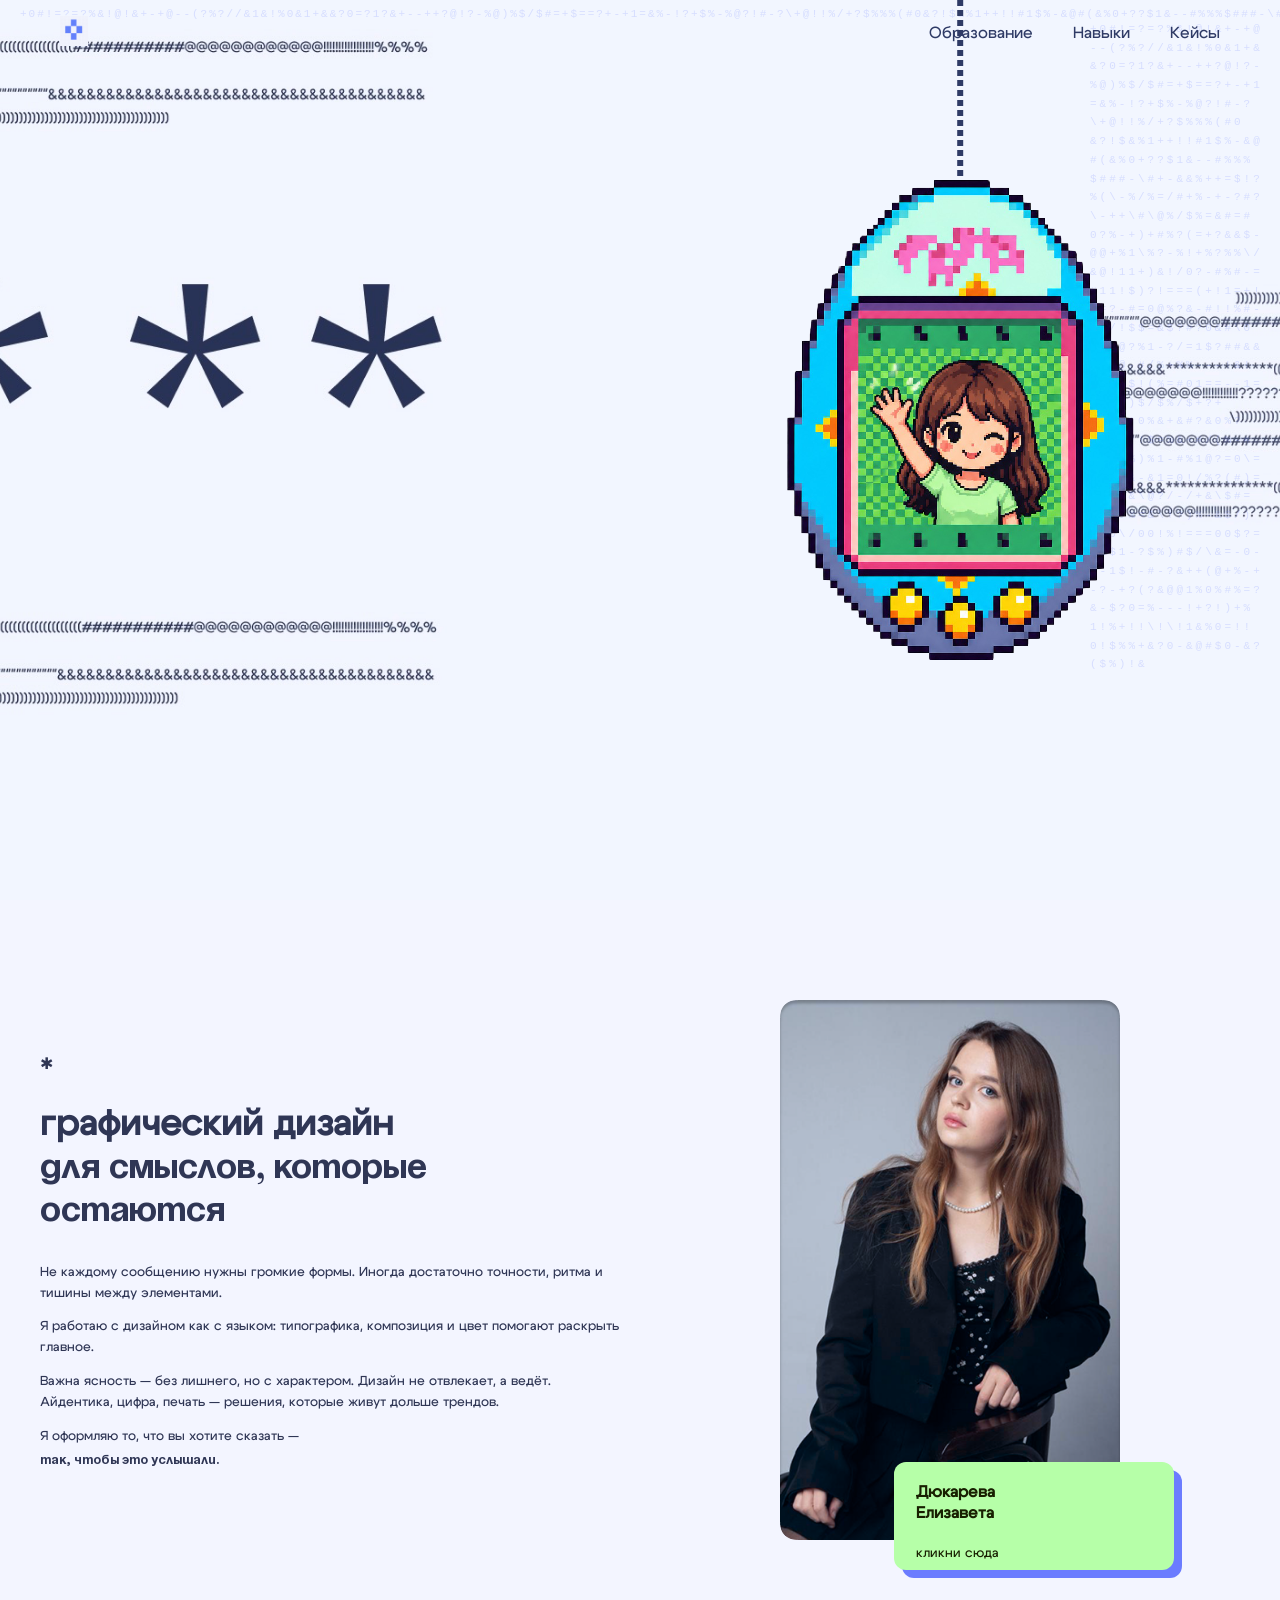
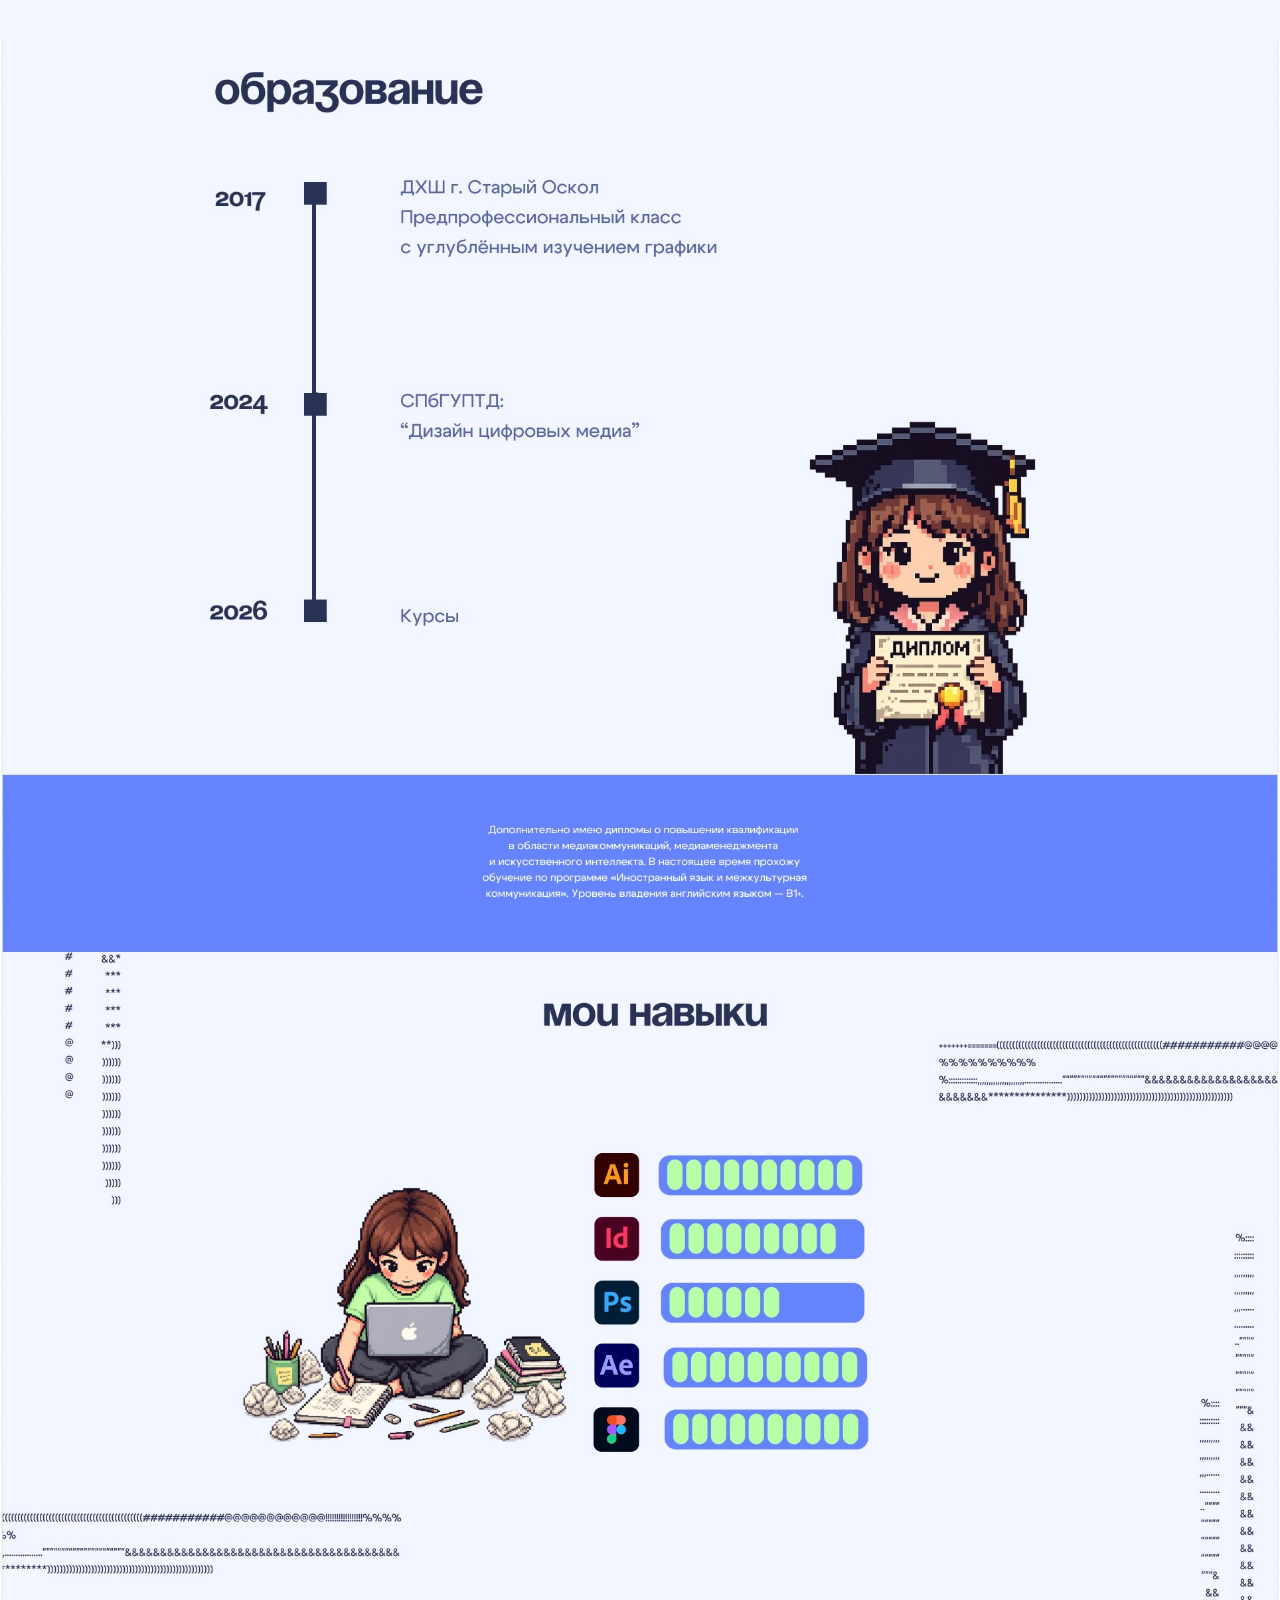
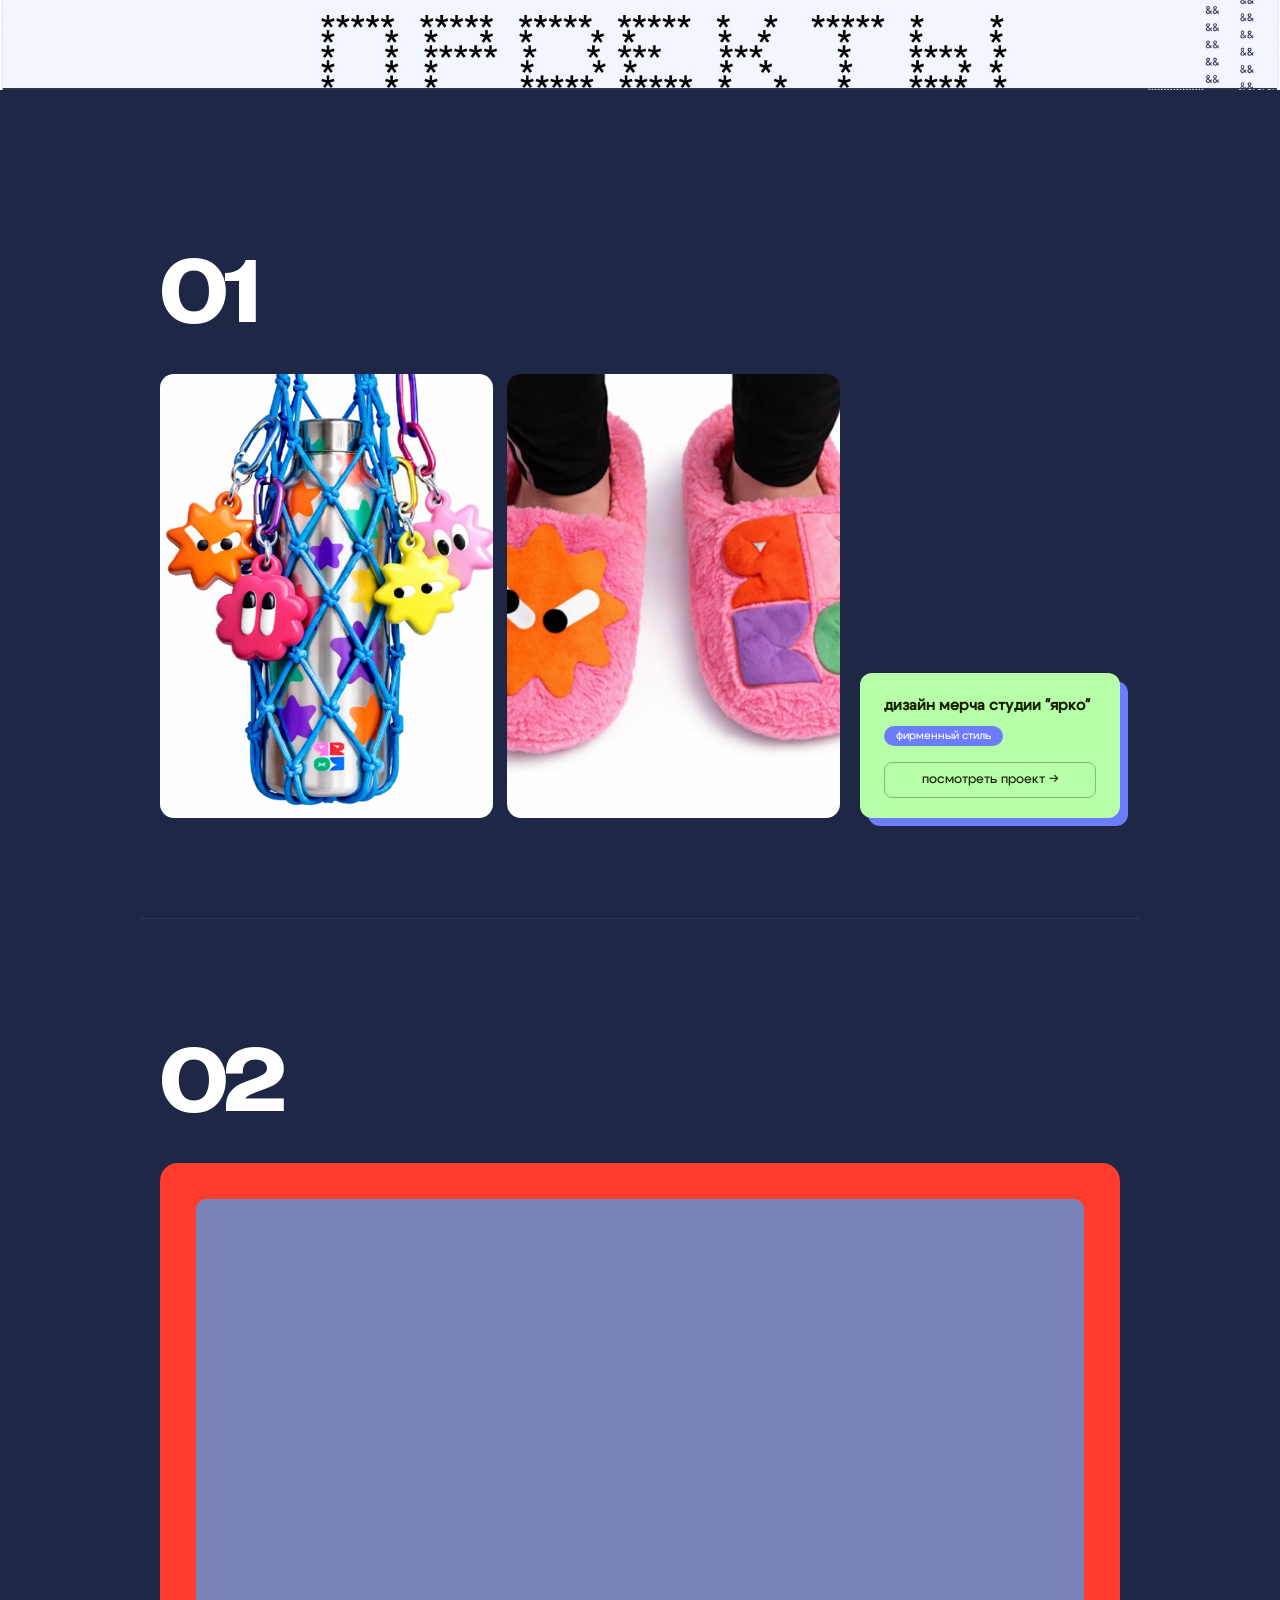
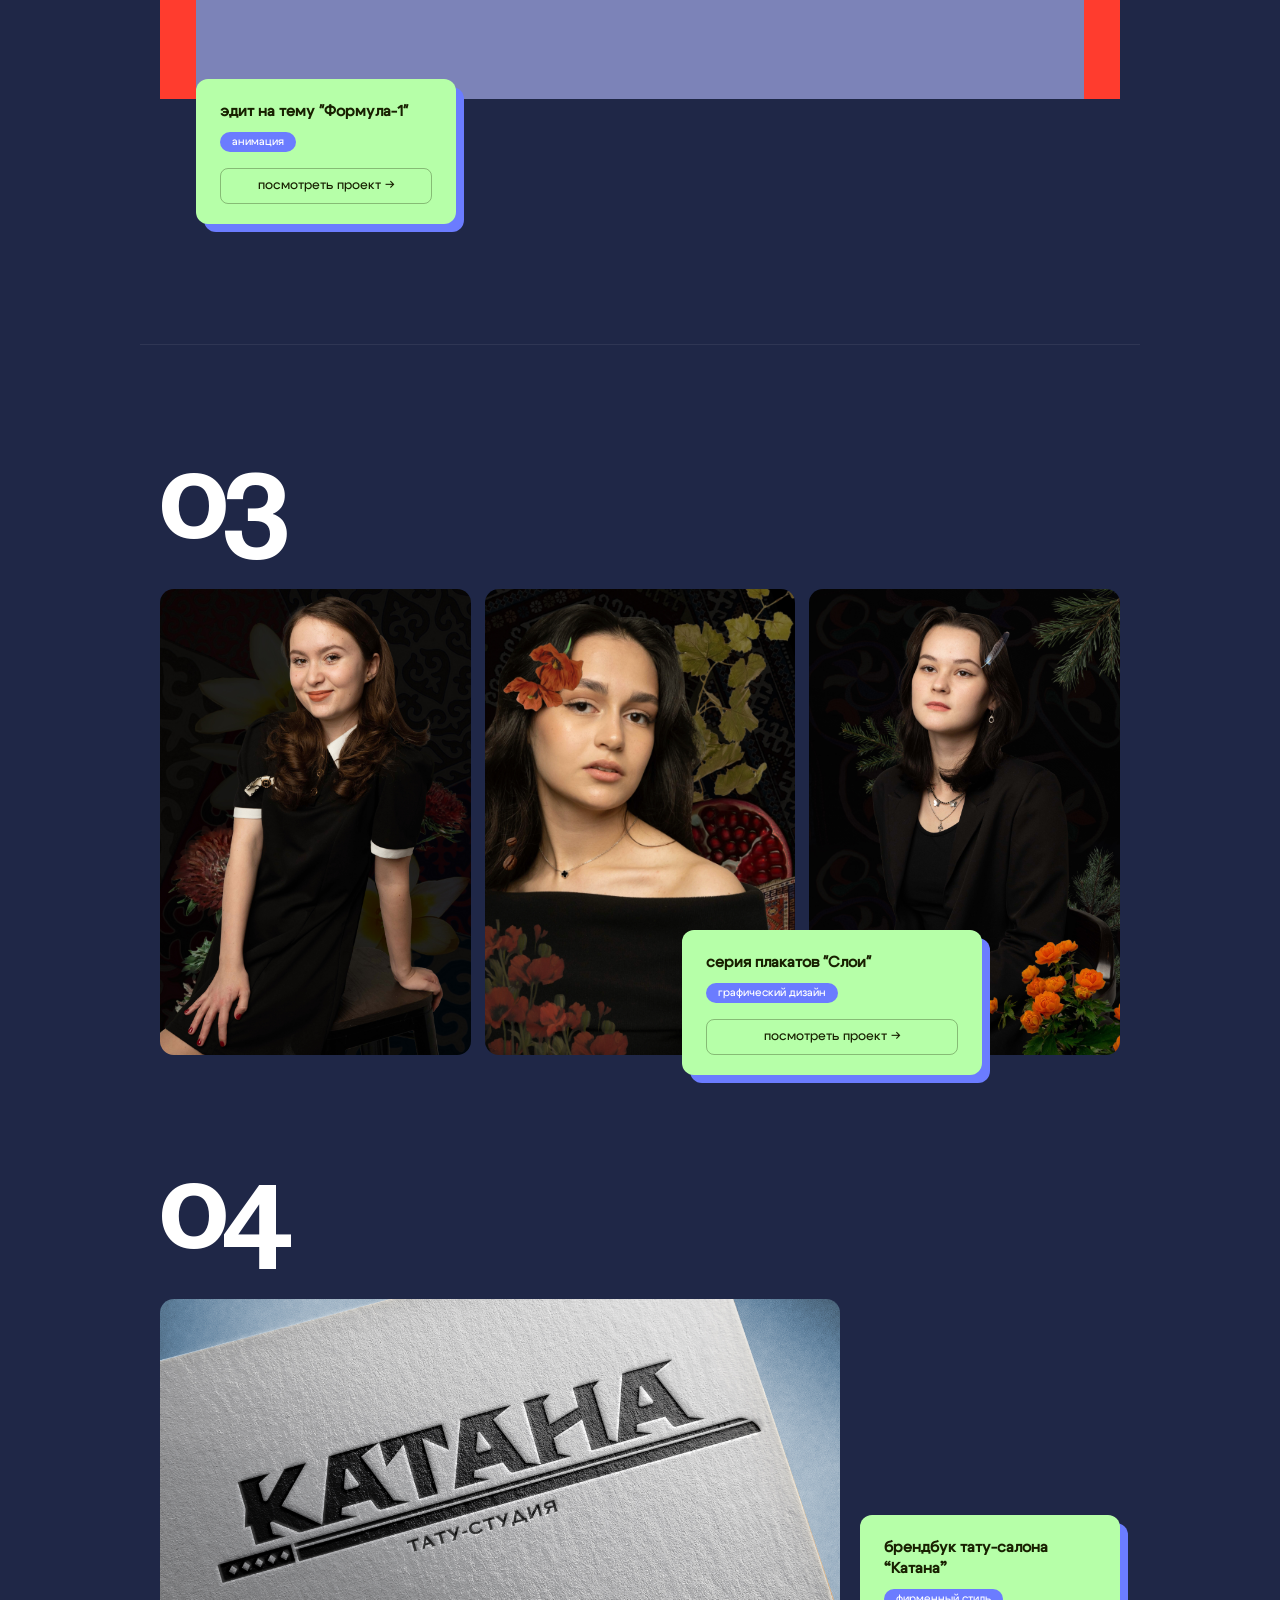
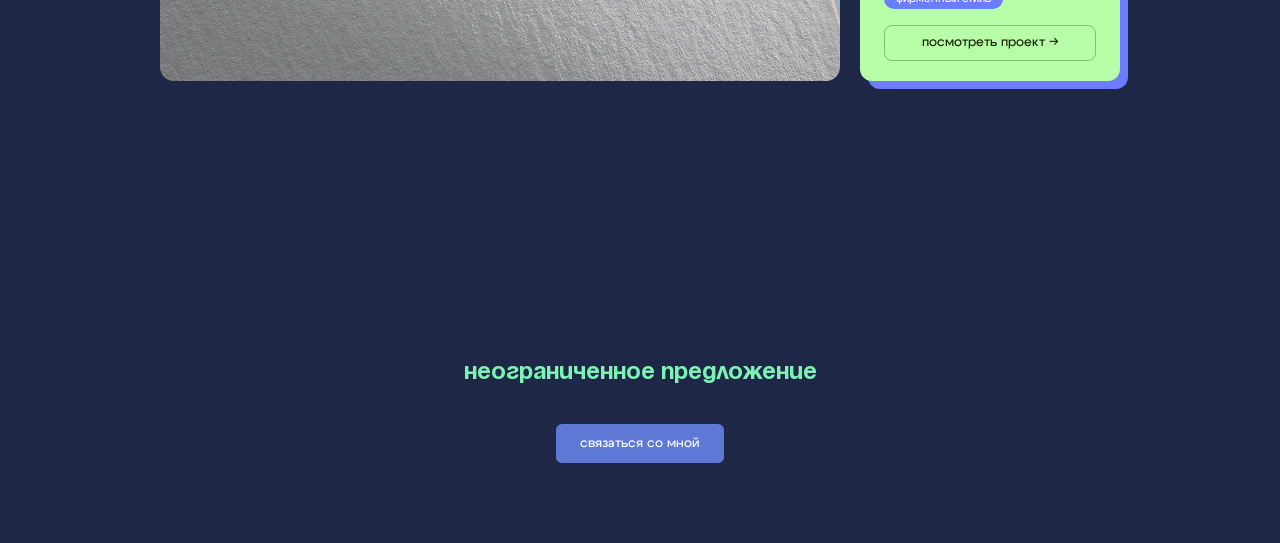
==== index.html @ 8b2409f0 "Add files via upload" ====
<!DOCTYPE html>
<html lang="ru">
<head>
  <meta charset="UTF-8">
  <title>Портфолио</title>
  <link rel="stylesheet" href="style.css">
</head>

<body>

<!-- HEADER -->
<header class="header">
  <nav>
    <a href="index.html" class="logo">
      <img src="images/logo.png" alt="Логотип сайта" class="logo-img">
    </a>

    <div class="menu">
      <a href="education.html">Образование</a>
      <a href="#">Навыки</a>
      <a href="#">Кейсы</a>
    </div>
  </nav>
</header>

<!-- COVER -->
<section class="cover">

  <!-- Фоновое фото: замените путь на свою фотографию -->
<img src="images/fonobloshka.jpeg" alt="" class="cover-bg">

  <!-- Маятник: верёвка + тамагочи качаются вместе -->
  <div class="pendulum-wrap">
    <div class="rope"></div>
    <img src="images/tamagotchi.png" class="pendulum-img" alt="">
  </div>

</section>

<!-- HERO -->
<section class="hero">
  <div class="container">

    <div class="left">
      <div class="logo">✱</div>

      <h1>
        <span class="h1-cygre">графический дизайн</span><br>
        <span class="h1-soyuz">для смыслов, которые<br>остаются</span>
      </h1>

      <div class="text">
        <p>Не каждому сообщению нужны громкие формы. Иногда достаточно точности, ритма и тишины между элементами.</p>

        <p>Я работаю с дизайном как с языком: типографика, композиция и цвет помогают раскрыть главное.</p>

        <p>Важна ясность — без лишнего, но с характером. Дизайн не отвлекает, а ведёт. Айдентика, цифра, печать — решения, которые живут дольше трендов.</p>

        <p><span class="p-cygre">Я оформляю то, что вы хотите сказать —</span><br><span class="p-soyuz">так, чтобы это услышали.</span></p>
      </div>
    </div>

    <div class="right">
      <img src="images/1.png" alt="Фото" class="photo">

      <div class="card" id="hero-card">
          <h3>Дюкарева<br>Елизавета</h3>
          <a href="#" onclick="toggleCard(event)" class="card-trigger">кликни сюда</a>
          <div class="card-drawer" id="card-drawer">
            <div class="card-drawer-inner">
              <div class="card-info">
                <p>19 y.o.</p><p>SPB</p>
              </div>
              <img src="images/spb.png" alt="SPB" class="card-city-img">
            </div>
          </div>
      </div>
    </div>

  </div>
</section>

<!-- ОБРАЗОВАНИЕ -->
<section class="education-image">
  <img src="images/education.jpeg" alt="education">
</section>

<!-- ПРОЕКТЫ -->
<!DOCTYPE html>
<html lang="ru">
<head>
  <meta charset="UTF-8">
  <title>Проекты — Портфолио</title>
  <link rel="preconnect" href="https://fonts.googleapis.com">
  <link href="https://fonts.googleapis.com/css2?family=Unbounded:wght@700;900&family=Onest:wght@400;500&display=swap" rel="stylesheet">
  <link rel="stylesheet" href="projects.css">
</head>
<body>

<!-- КОД-ФОН СБОКУ -->
<div class="code-sidebar" aria-hidden="true">
  <div class="code-sidebar-inner"></div>
</div>

<!-- КОД СВЕРХУ -->
<div class="code-topbar" aria-hidden="true">
  <div class="code-topbar-inner"></div>
</div>

<section class="projects">

  <!-- ======== ПРОЕКТ 01 ======== -->
  <div class="project">
    <div class="project-number">01</div>

    <div class="project-layout">

      <div class="media-grid two-col">
        <div class="media-item">
          <img src="images/p1.jpg" alt="Проект 01 — фото 1">
          <div class="media-overlay"></div>
        </div>
        <div class="media-item">
          <img src="images/p2.jpg" alt="Проект 01 — фото 2">
          <div class="media-overlay"></div>
        </div>
      </div>

      <div class="green-card">
        <div class="card-title">дизайн мерча студии "ярко"</div>
        <span class="tag">фирменный стиль</span>
        <a href="projects/project-01.html" class="btn-more">посмотреть проект →</a>
      </div>

    </div>
  </div>

  <hr class="divider">

  <!-- ======== ПРОЕКТ 02 — ВИДЕО, КРАСНЫЙ ФОН ======== -->
  <div class="project">
    <div class="project-number">02</div>

    <div class="project-red-wrap">
      <div class="media-grid one-col">
        <div class="media-item tall has-video">
          <!--
            Замените src на путь к вашему видео.
            poster — картинка пока видео не загрузилось.
            Наведите мышь — видео начнёт играть.
          -->
          <video
            src="images/gonka.mp4"
            poster="images/gonka.mp4"
            muted
            loop
            preload="metadata"
            onmouseenter="this.play()"
            onmouseleave="this.pause(); this.currentTime=0"
          ></video>
          <div class="media-overlay"></div>
          <div class="play-icon">▶</div>
        </div>
      </div>
    </div>

    <div class="green-card card-below-red">
      <div class="card-title">эдит на тему "Формула-1"</div>
      <span class="tag">анимация</span>
      <a href="projects/project-02.html" class="btn-more">посмотреть проект →</a>
    </div>

  </div>

  <hr class="divider">

  <!-- ======== ПРОЕКТ 03 ======== -->
<div class="project">
  <div class="project-number">03</div>

  <div class="project-overlap">
    <div class="media-grid three-col">
      <div class="media-item">
        <img src="images/p4.jpg" alt="">
        <div class="media-overlay"></div>
      </div>
      <div class="media-item">
        <img src="images/p5.jpg" alt="">
        <div class="media-overlay"></div>
      </div>
      <div class="media-item">
        <img src="images/p6.jpg" alt="">
        <div class="media-overlay"></div>
      </div>
    </div>

    <div class="green-card card-overlap-bottom">
      <div class="card-title">серия плакатов "Слои"</div>
      <span class="tag">графический дизайн</span>
      <a href="projects/project-03.html" class="btn-more">посмотреть проект →</a>
    </div>
  </div>

</div>

  <!-- ======== ПРОЕКТ 04 ======== -->
  <div class="project">
    <div class="project-number">04</div>

    <div class="project-layout">

      <div class="media-grid one-col">
        <div class="media-item tall">
          <img src="images/p7.jpg" alt="Проект 04">
          <div class="media-overlay"></div>
        </div>
      </div>

      <div class="green-card">
        <div class="card-title">брендбук тату-салона “Катана”</div>
        <span class="tag">фирменный стиль</span>
        <a href="projects/project-04.html" class="btn-more">посмотреть проект →</a>
      </div>

    </div>
  </div>

</section>

<script>
  /* Заполняем код-фон символами — это единственный JS, менять не нужно */
  const syms = '%&$#@()\\//===---+++???!!!0101%%%&&$$##';
  let str = '';
  for (let i = 0; i < 600; i++) str += syms[Math.floor(Math.random() * syms.length)];
  document.querySelector('.code-sidebar-inner').textContent = str;
  document.querySelector('.code-topbar-inner').textContent  = str;
</script>

<script>
function toggleCard(e) {
  e.preventDefault();
  var card = document.getElementById('hero-card');
  var drawer = document.getElementById('card-drawer');
  card.classList.toggle('is-open');
  if (card.classList.contains('is-open')) {
    drawer.style.maxHeight = drawer.scrollHeight + 'px';
  } else {
    drawer.style.maxHeight = '0';
  }
}
</script>
</body>
</html>
</section>

<!-- CTA -->
<section class="cta">
  <h2>неограниченное предложение</h2>
  <button>связаться со мной</button>
</section>

<script>
function toggleCard(e) {
  e.preventDefault();
  var card = document.getElementById('hero-card');
  var drawer = document.getElementById('card-drawer');
  card.classList.toggle('is-open');
  if (card.classList.contains('is-open')) {
    drawer.style.maxHeight = drawer.scrollHeight + 'px';
  } else {
    drawer.style.maxHeight = '0';
  }
}
</script>
</body>
</html>
---- style.css ----
@font-face {
  font-family: 'Soyuz Grotesk';
  src: url('fonts/Soyuz_Grotesk.woff') format('woff');
  font-weight: normal;
  font-style: normal;
}

@font-face {
  font-family: 'Cygre Medium';
  src: url('fonts/Cygre-Medium.ttf') format('truetype');
  font-weight: 500;
  font-style: normal;
}

/* ===== БАЗА ===== */
* {
  box-sizing: border-box;
}

body {
  margin: 0;
  font-family: 'Cygre Medium', Arial, sans-serif;
  background: #F3F5FF;
  color: #2f3655;
  overflow-x: hidden;
}

/* ===== НАЗНАЧЕНИЕ ШРИФТОВ ===== */

/* Союз Гротеск — только указанные тексты */
.hero h1,
.cta h2,
.project-number {
  font-family: 'Soyuz Grotesk', Arial, sans-serif;
}

/* Цугре — всё остальное */
h2, h3, h4, h5, h6,
p, a, button, label, input, textarea, span,
.card h3, .card a,
.green-card, .card-title, .tag, .btn-more,
.menu a, .hero .text p, .left .text p {
  font-family: 'Cygre Medium', Arial, sans-serif;
}

/* ===== HEADER ===== */
.header {
  padding: 16px 0;
  position: absolute;
  width: 100%;
  z-index: 10;
}

.header nav {
  max-width: 1200px;
  margin: 0 auto;
  display: flex;
  justify-content: space-between;
  align-items: center;
  padding: 0 20px;
}

.logo-img {
  height: 30px;
}

.menu {
  display: flex;
  gap: 40px;
}

.header a {
  text-decoration: none;
  color: #2f3b66;
}

/* ===== COVER ===== */
.cover {
  height: 100vh;
  position: relative;
  overflow: hidden;
  display: flex;
  justify-content: center;
  align-items: flex-start;
}

/* ===== ФОНОВОЕ ФОТО ===== */
/* Замените images/fonobloshka.jpeg на путь к вашей фотографии */
.cover-bg {
  position: absolute;
  inset: 0;
  width: 100%;
  height: 100%;
  object-fit: cover;
  object-position: center;
  z-index: 0;
}
/* ===== МАЯТНИК — ОБЁРТКА ===== */
.pendulum-wrap {
  position: absolute;
  top: 0;
  left: 75%;
  transform: translateX(-50%);
  transform-origin: top center;
  display: flex;
  flex-direction: column;
  align-items: center;
  animation: swing 3.5s ease-in-out infinite;
  z-index: 2;
}

/* ===== ВЕРЁВКА ===== */
.rope {
  width: 6px;
  height: 180px;
  background: repeating-linear-gradient(
    to bottom,
    #2f3b66,
    #2f3b66 6px,
    transparent 6px,
    transparent 10px
  );
}

/* ===== ТАМАГОЧИ ===== */
.pendulum-img {
  width: 27vw;
  max-width: 520px;
  display: block;
  image-rendering: pixelated;
}

/* ===== АНИМАЦИЯ КАЧАНИЯ ===== */
@keyframes swing {
  0%   { transform: translateX(-50%) rotate(-30deg); }
  50%  { transform: translateX(-50%) rotate(30deg); }
  100% { transform: translateX(-50%) rotate(-30deg); }
}

/* ===== HERO ===== */
.hero {
  padding: 100px 20px;
}

.container {
  max-width: 1200px;
  margin: 0 auto;
  display: flex;
  gap: 40px;
  align-items: center;
}

.left {
  flex: 1;
}

.right {
  flex: 1;
  position: relative;
  display: flex;
  justify-content: center;
}

.photo {
  width: 100%;
  max-width: 340px;
  border-radius: 16px;
}

/* ===== КАРТОЧКА "ЕЛИЗАВЕТА ДЮКАРЕВА" ===== */
/* Стиль совпадает с зелёными карточками проектов */
.card {
  position: absolute;
  bottom: -30px;
  left: 50%;
  transform: translateX(-20%);

  /* Цвет и форма — как у карточек проектов */
  background: #b6ffa8;
  color: #182000;
  border-radius: 12px;
  padding: 22px 28px 20px;
  box-shadow: 8px 8px 0 #6b7cff;

  /* Шире чем раньше */
  width: 280px;
}

.card h3 {
  font-size: 18px;
  font-weight: 700;
  line-height: 1.3;
  margin: 0 0 12px;
  color: #182000;
}

.card a {
  display: block;
  padding: 10px 14px;
  background: transparent;
  border: 1.5px solid rgba(24, 32, 0, 0.3);
  border-radius: 8px;
  color: #182000;
  font-family: Arial, sans-serif;
  font-size: 13px;
  font-weight: 500;
  text-decoration: none;
  text-align: center;
  transition: background 0.2s ease, border-color 0.2s ease;
}

.card a:hover {
  background: rgba(24, 32, 0, 0.08);
  border-color: rgba(24, 32, 0, 0.55);
}

/* ===== ОБРАЗОВАНИЕ ===== */
.education-image {
  width: 100%;
  overflow: hidden;
  position: relative;
}

.education-image img {
  width: 100%;
  height: auto;
  display: block;
}

/* ===== КОД-ФОН СБОКУ ===== */
.code-sidebar {
  position: fixed;
  top: 0;
  right: 0;
  width: 200px;
  height: 100vh;
  overflow: hidden;
  pointer-events: none;
  z-index: 0;
}

.code-sidebar-inner {
  font-family: 'Courier New', monospace;
  font-size: 11px;
  color: rgba(107, 124, 255, 0.2);
  line-height: 1.7;
  letter-spacing: 3px;
  word-break: break-all;
  padding: 20px 10px;
  animation: slideDown 20s linear infinite;
}

@keyframes slideDown {
  from { transform: translateY(-30%); }
  to   { transform: translateY(0%); }
}

/* ===== КОД СВЕРХУ ===== */
.code-topbar {
  position: absolute;
  top: 0;
  left: 0;
  right: 0;
  height: 52px;
  overflow: hidden;
  pointer-events: none;
  z-index: 0;
}

.code-topbar-inner {
  font-family: 'Courier New', monospace;
  font-size: 11px;
  color: rgba(107, 124, 255, 0.2);
  white-space: nowrap;
  letter-spacing: 2px;
  padding: 8px 20px;
  animation: slideRight 25s linear infinite;
}

@keyframes slideRight {
  from { transform: translateX(-50%); }
  to   { transform: translateX(0%); }
}

/* ===== СЕКЦИЯ ПРОЕКТОВ ===== */
.projects {
  background: #1f2747;
  color: white;
  padding: 140px 20px 80px;
  position: relative;
  z-index: 1;
}

/* ===== ОДИН ПРОЕКТ ===== */
.project {
  max-width: 1000px;
  margin: 0 auto 100px;
  padding: 0 20px;
}

/* Большой номер */
.project-number {
  font-size: clamp(70px, 10vw, 120px);
  font-weight: 900;
  color: white;
  line-height: 1;
  margin-bottom: 24px;
  letter-spacing: -4px;
}

/* Разделитель между проектами */
.divider {
  border: none;
  border-top: 1px solid rgba(255, 255, 255, 0.07);
  max-width: 1000px;
  margin: 0 auto 100px;
}

/* ===== РАСКЛАДКА: МЕДИА + КАРТОЧКА ===== */
.project-layout {
  display: grid;
  grid-template-columns: 1fr 260px;
  gap: 20px;
  align-items: end;
}

/* ===== СЕТКИ ИЗОБРАЖЕНИЙ ===== */
.media-grid {
  display: grid;
  gap: 14px;
}

.media-grid.two-col {
  grid-template-columns: 1fr 1fr;
}

.media-grid.one-col {
  grid-template-columns: 1fr;
}

.media-grid.three-col {
  grid-template-columns: repeat(3, 1fr);
}

/* ===== КАРТОЧКА МЕДИА ===== */
.media-item {
  position: relative;
  border-radius: 14px;
  overflow: hidden;
  background: #7c83b8;
  aspect-ratio: 3 / 4;
}
.media-grid.three-col .media-item {
  aspect-ratio: 2 / 3;
}

.media-item.tall {
  aspect-ratio: 16 / 9;
}

/* Картинка */
.media-item img {
  width: 100%;
  height: 100%;
  object-fit: cover;
  display: block;
  transition: transform 0.5s ease, filter 0.5s ease;
}

.media-item:hover img {
  transform: scale(1.06);
  filter: brightness(1.1);
}

/* Видео */
.media-item video {
  width: 100%;
  height: 100%;
  object-fit: cover;
  display: block;
  transition: transform 0.5s ease;
}

.media-item:hover video {
  transform: scale(1.04);
}

/* Тёмный градиент снизу при наведении */
.media-overlay {
  position: absolute;
  inset: 0;
  background: linear-gradient(
    to bottom,
    transparent 40%,
    rgba(31, 39, 71, 0.55) 100%
  );
  opacity: 0;
  transition: opacity 0.4s ease;
  border-radius: 14px;
}

.media-item:hover .media-overlay {
  opacity: 1;
}


.has-video:hover .play-icon {
  opacity: 1;
  transform: translate(-50%, -50%) scale(1);
}

/* ===== КРАСНЫЙ ФОН (проект 02) ===== */
.project-red-wrap {
  background: #ff3c2e;
  border-radius: 18px 18px 0 0;
  padding: 36px 36px 0;
}

.project-red-wrap .media-item {
  border-radius: 10px 10px 0 0;
}

/* Карточка под красным блоком */
.card-below-red {
  border-radius: 0 0 14px 14px;
  margin-top: 0;
  position: relative;
  z-index: 2;
  margin-left: 36px;
  width: 260px;
  transform: translateY(-20px);
}

/* ===== ЗЕЛЁНАЯ КАРТОЧКА ПРОЕКТОВ ===== */
/* Единый стиль для всех карточек с категориями */
.green-card {
  background: #b6ffa8;
  color: #182000;
  border-radius: 12px;
  padding: 22px 24px 20px;
  box-shadow: 8px 8px 0 #6b7cff;
}

.card-title {
  font-size: 15px;
  font-weight: 700;
  line-height: 1.4;
  margin-bottom: 10px;
  color: #182000;
}

.tag {
  display: inline-block;
  background: #6b7cff;
  color: #fff;
  font-size: 11px;
  font-weight: 500;
  padding: 4px 12px;
  border-radius: 20px;
  margin-bottom: 16px;
}

.btn-more {
  display: block;
  padding: 10px 14px;
  background: transparent;
  border: 1.5px solid rgba(24, 32, 0, 0.3);
  border-radius: 8px;
  color: #182000;
  font-family: Arial, sans-serif;
  font-size: 13px;
  font-weight: 500;
  text-decoration: none;
  text-align: center;
  transition: background 0.2s ease, border-color 0.2s ease;
}

.btn-more:hover {
  background: rgba(24, 32, 0, 0.08);
  border-color: rgba(24, 32, 0, 0.55);
}

/* ===== CTA ===== */
.cta {
  text-align: center;
  padding: 80px 20px;
  background: #1f2747;
  color: #7cf2b5;
}

.cta button {
  margin-top: 20px;
  padding: 12px 24px;
  background: #5e78d6;
  color: white;
  border: none;
  border-radius: 6px;
  cursor: pointer;
}
/* ===== КАРТОЧКА ПОВЕРХ ФОТО (проект 03) ===== */
.project-overlap {
  position: relative;
}

.card-overlap-bottom {
  position: absolute;
  bottom: -20px;
  left: 70%;
  transform: translateX(-50%);
  width: 300px;
  z-index: 3;
}
/* ===== АДАПТИВ ===== */
@media (max-width: 900px) {
  .container {
    flex-direction: column;
    text-align: center;
  }

  .pendulum-wrap {
    left: 60%;
  }

  .pendulum-img {
    width: 70vw;
  }

  .menu {
    gap: 20px;
  }

  .project-layout {
    grid-template-columns: 1fr;
  }

  .media-grid.two-col,
  .media-grid.three-col {
    grid-template-columns: 1fr;
  }

  .code-sidebar {
    width: 80px;
  }

  .card-below-red {
    margin-left: 20px;
    width: auto;
    margin-right: 20px;
  }
}

@media (max-width: 500px) {
  .card {
    width: 100%;
    max-width: 280px;
  }
}

/* ===== ШРИФТЫ ===== */
body {
  font-family: 'Cygre Medium', Arial, sans-serif;
}

.hero h1 {
  font-size: clamp(26px, 2.8vw, 38px);
  line-height: 1.2;
}

.hero .text p {
  font-size: clamp(13px, 1vw, 15px);
  line-height: 1.6;
}

/* Союз Гротеск — только указанные элементы */
.h1-soyuz,
.p-soyuz,
.cta h2,
.project-number {
  font-family: 'Soyuz Grotesk', Arial, sans-serif;
}

/* Цугре — всё остальное */
.h1-cygre,
.p-cygre,
.card h3, .card a,
.green-card, .card-title, .tag, .btn-more,
.menu a {
  font-family: 'Cygre Medium', Arial, sans-serif;
}

.p-soyuz {
  display: block;
  margin-top: 4px;
}

/* ===== КАРТОЧКА HERO ===== */
.right .card {
  position: absolute;
  bottom: -30px;
  left: 50%;
  transform: translateX(-20%);
  background: #b6ffa8;
  color: #182000;
  border-radius: 12px;
  padding: 20px 22px 18px;
  box-shadow: 8px 8px 0 #6b7cff;
  width: 280px;
  overflow: visible;
}

.right .card h3 {
  font-size: 16px;
  font-weight: 700;
  line-height: 1.3;
  margin: 0 0 14px;
  color: #182000;
}

.right .card a {
  display: block;
  padding: 9px 14px;
  background: transparent;
  border: 1.5px solid rgba(24, 32, 0, 0.35);
  border-radius: 20px;
  color: #182000;
  font-size: 13px;
  font-weight: 500;
  text-decoration: none;
  text-align: center;
  transition: background 0.2s ease;
}

.right .card a:hover {
  background: rgba(24, 32, 0, 0.08);
}

/* ===== КАРТОЧКА HERO — финальный ===== */
.right .card h3 {
  font-family: 'Cygre Medium', Arial, sans-serif !important;
}

.right .card a {
  font-family: 'Cygre Medium', Arial, sans-serif !important;
  border: none !important;
  text-align: left !important;
  padding-left: 0 !important;
}

/* ===== КНОПКА КАРТОЧКИ HERO — hover ===== */
.right .card a:hover {
  background: transparent !important;
  border: none !important;
  color: rgba(24, 32, 0, 0.45) !important;
}

/* ===== РАСКРЫТАЯ КАРТОЧКА ===== */
.card-expanded-inner {
  display: flex;
  justify-content: space-between;
  align-items: center;
  gap: 12px;
}

.card-info {
  display: flex;
  flex-direction: column;
  gap: 6px;
}

.card-info p {
  margin: 0;
  font-family: 'Cygre Medium', Arial, sans-serif;
  font-size: 15px;
  font-weight: 600;
  color: #182000;
}

.card-city-img {
  width: 90px;
  height: 90px;
  object-fit: cover;
  border-radius: 8px;
  flex-shrink: 0;
}

.card-close {
  display: inline-block;
  margin-top: 12px;
  font-family: 'Cygre Medium', Arial, sans-serif;
  font-size: 12px;
  color: rgba(24, 32, 0, 0.5);
  text-decoration: none;
}

.card-close:hover {
  color: rgba(24, 32, 0, 0.8);
}

/* Расширенная карточка шире */
#hero-card.is-expanded {
  width: 300px !important;
}

/* ===== КАРТОЧКА С DRAWER ===== */
.card-drawer {
  max-height: 0;
  overflow: hidden;
  transition: max-height 0.4s ease;
  margin: 0 -22px -18px;
  border-radius: 0 0 12px 12px;
}

.card-drawer-inner {
  background: #6583FF;
  padding: 16px 22px;
  display: flex;
  justify-content: space-between;
  align-items: center;
  gap: 12px;
  border-radius: 0 0 12px 12px;
}

.card-info p {
  margin: 0 0 6px;
  font-family: 'Cygre Medium', Arial, sans-serif;
  font-size: 15px;
  font-weight: 600;
  color: #ffffff;
}

.card-city-img {
  width: 80px;
  height: 80px;
  object-fit: cover;
  border-radius: 8px;
  flex-shrink: 0;
}

/* ===== DRAWER — фото снизу, крупнее ===== */
.card-drawer-inner {
  flex-direction: column !important;
  align-items: flex-start !important;
}

.card-city-img {
  width: 100% !important;
  height: 140px !important;
  border-radius: 8px !important;
  margin-top: 12px !important;
  order: 2;
}

.card-info {
  order: 1;
}

/* ===== DRAWER — финальный дизайн ===== */
.card-drawer {
  margin: 0 -22px -18px !important;
}

.card-drawer-inner {
  flex-direction: row !important;
  align-items: flex-end !important;
  position: relative !important;
  padding: 16px 22px 0 22px !important;
  overflow: visible !important;
  min-height: 160px !important;
}

.card-info {
  order: 1 !important;
  align-self: flex-start !important;
  padding-top: 4px;
}

.card-info p {
  font-size: 16px !important;
  margin: 0 0 4px !important;
}

.card-city-img {
  order: 2 !important;
  width: 200px !important;
  height: 200px !important;
  object-fit: contain !important;
  margin-top: 0 !important;
  margin-bottom: -18px !important;
  border-radius: 0 !important;
  align-self: flex-end !important;
  flex-shrink: 0 !important;
  image-rendering: pixelated !important;
}

/* ===== DRAWER — финальный layout ===== */
.card-drawer-inner {
  display: flex !important;
  flex-direction: row !important;
  align-items: flex-end !important;
  justify-content: space-between !important;
  padding: 16px 0 0 22px !important;
  min-height: 180px !important;
  overflow: visible !important;
}

.card-info {
  display: flex !important;
  flex-direction: column !important;
  justify-content: flex-start !important;
  gap: 2px !important;
  order: 1 !important;
  padding-top: 4px !important;
}

.card-info p {
  font-size: 15px !important;
  font-weight: 600 !important;
  margin: 0 !important;
  line-height: 1.4 !important;
  white-space: nowrap !important;
}

.card-city-img {
  order: 2 !important;
  width: 170px !important;
  height: 170px !important;
  object-fit: contain !important;
  border-radius: 0 !important;
  margin: 0 !important;
  margin-bottom: -18px !important;
  align-self: flex-end !important;
  flex-shrink: 0 !important;
  image-rendering: pixelated !important;
}
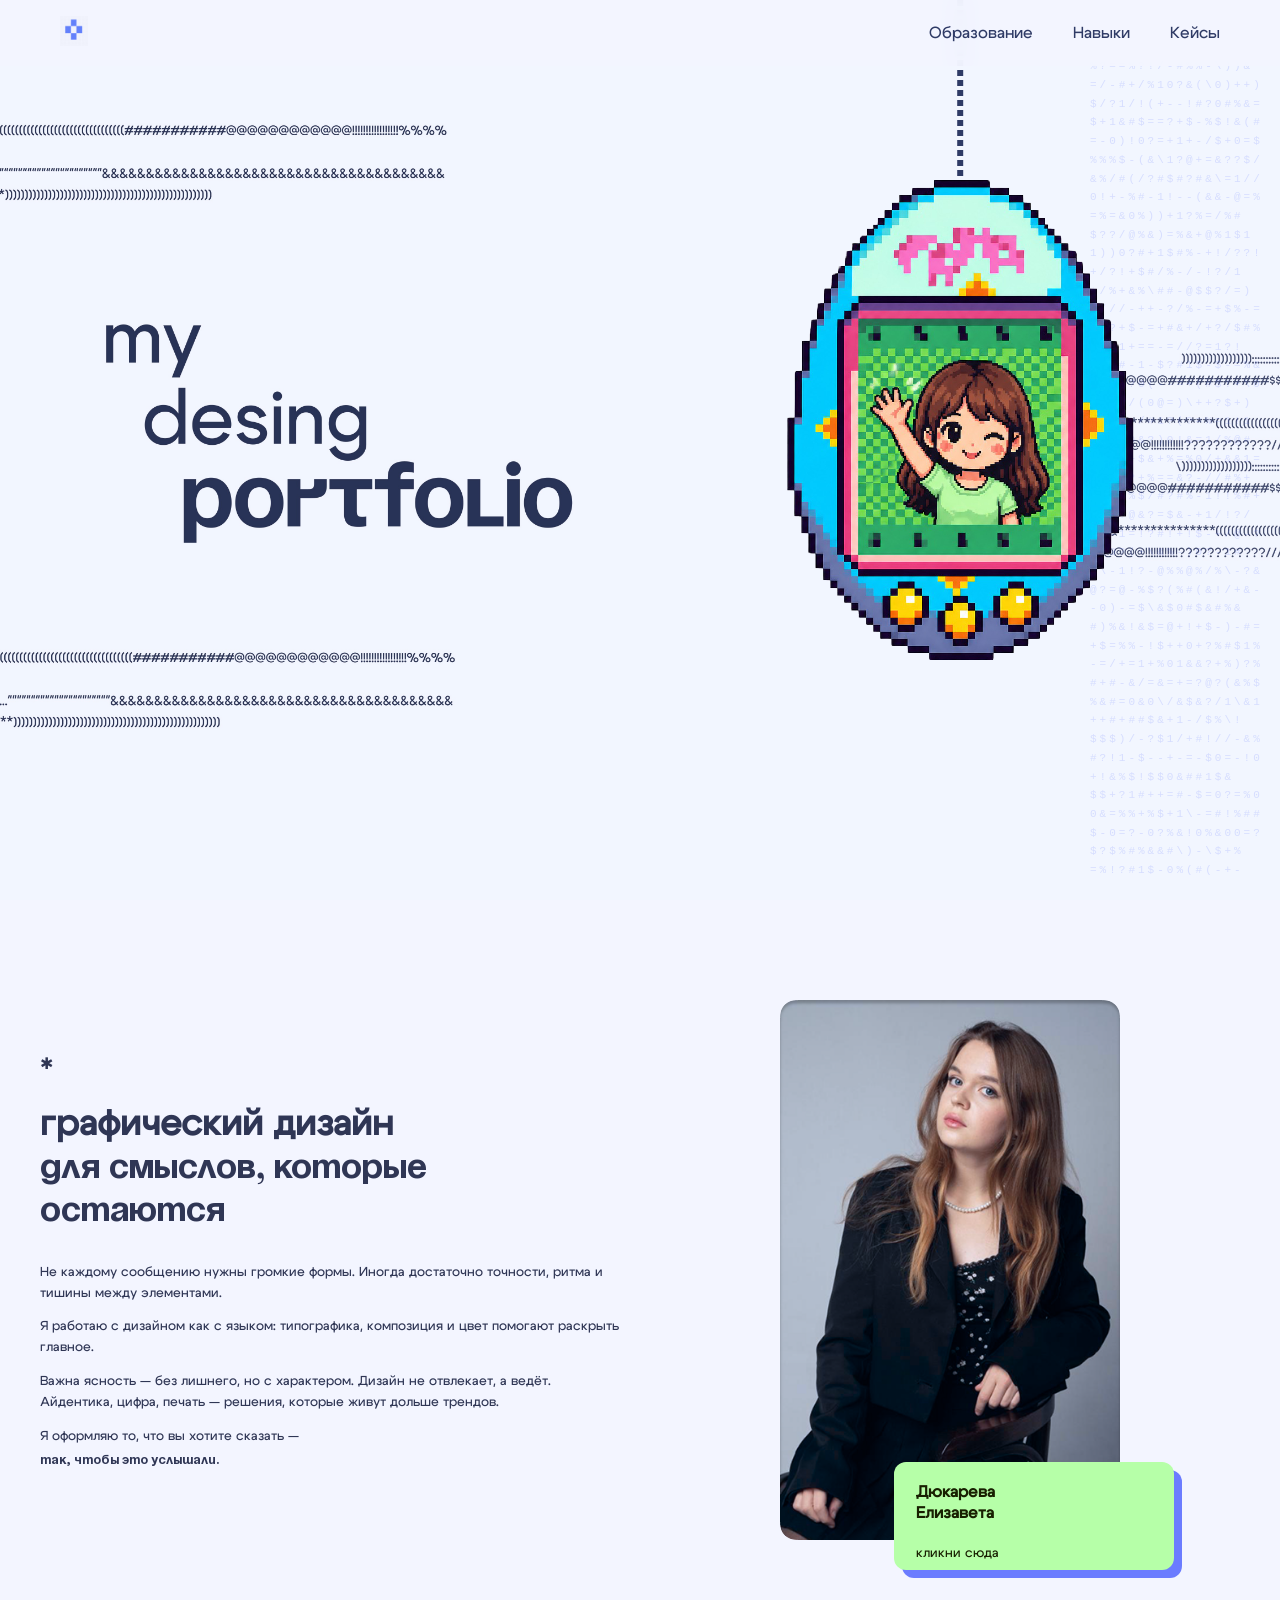
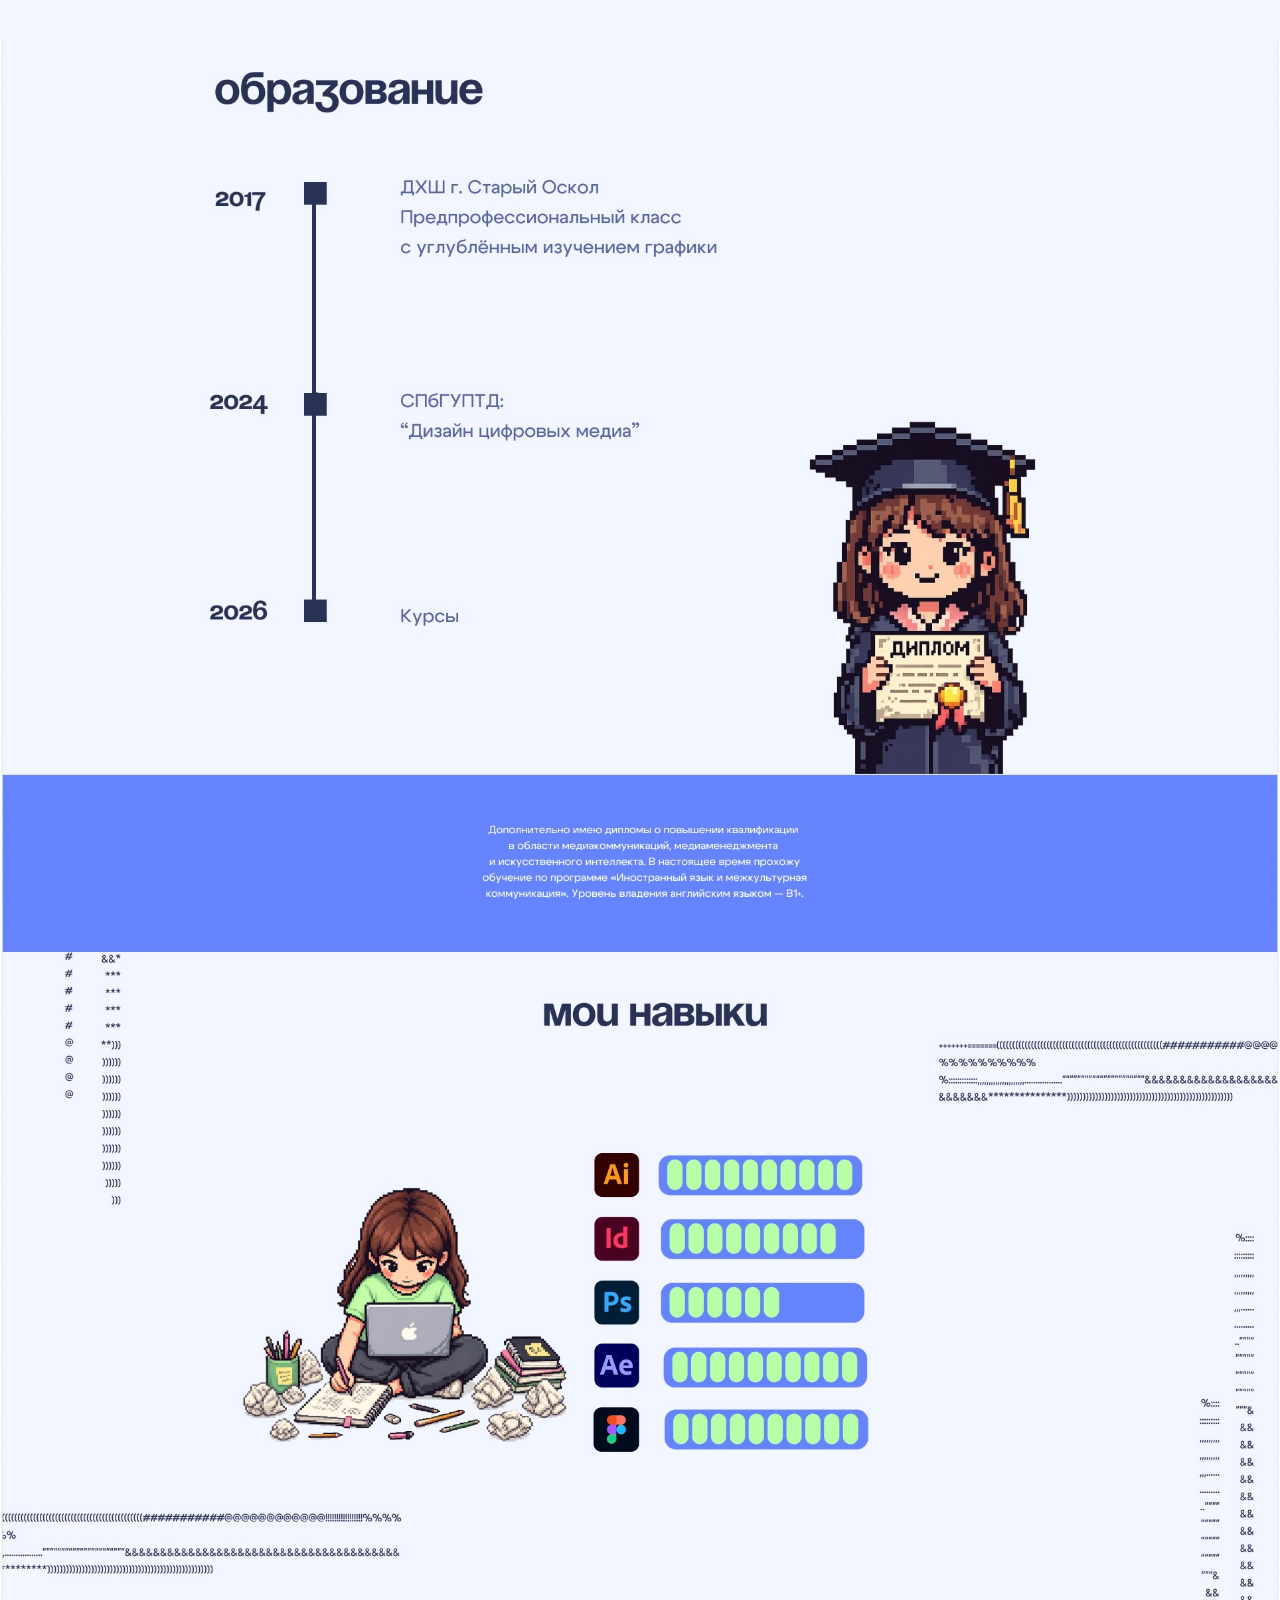
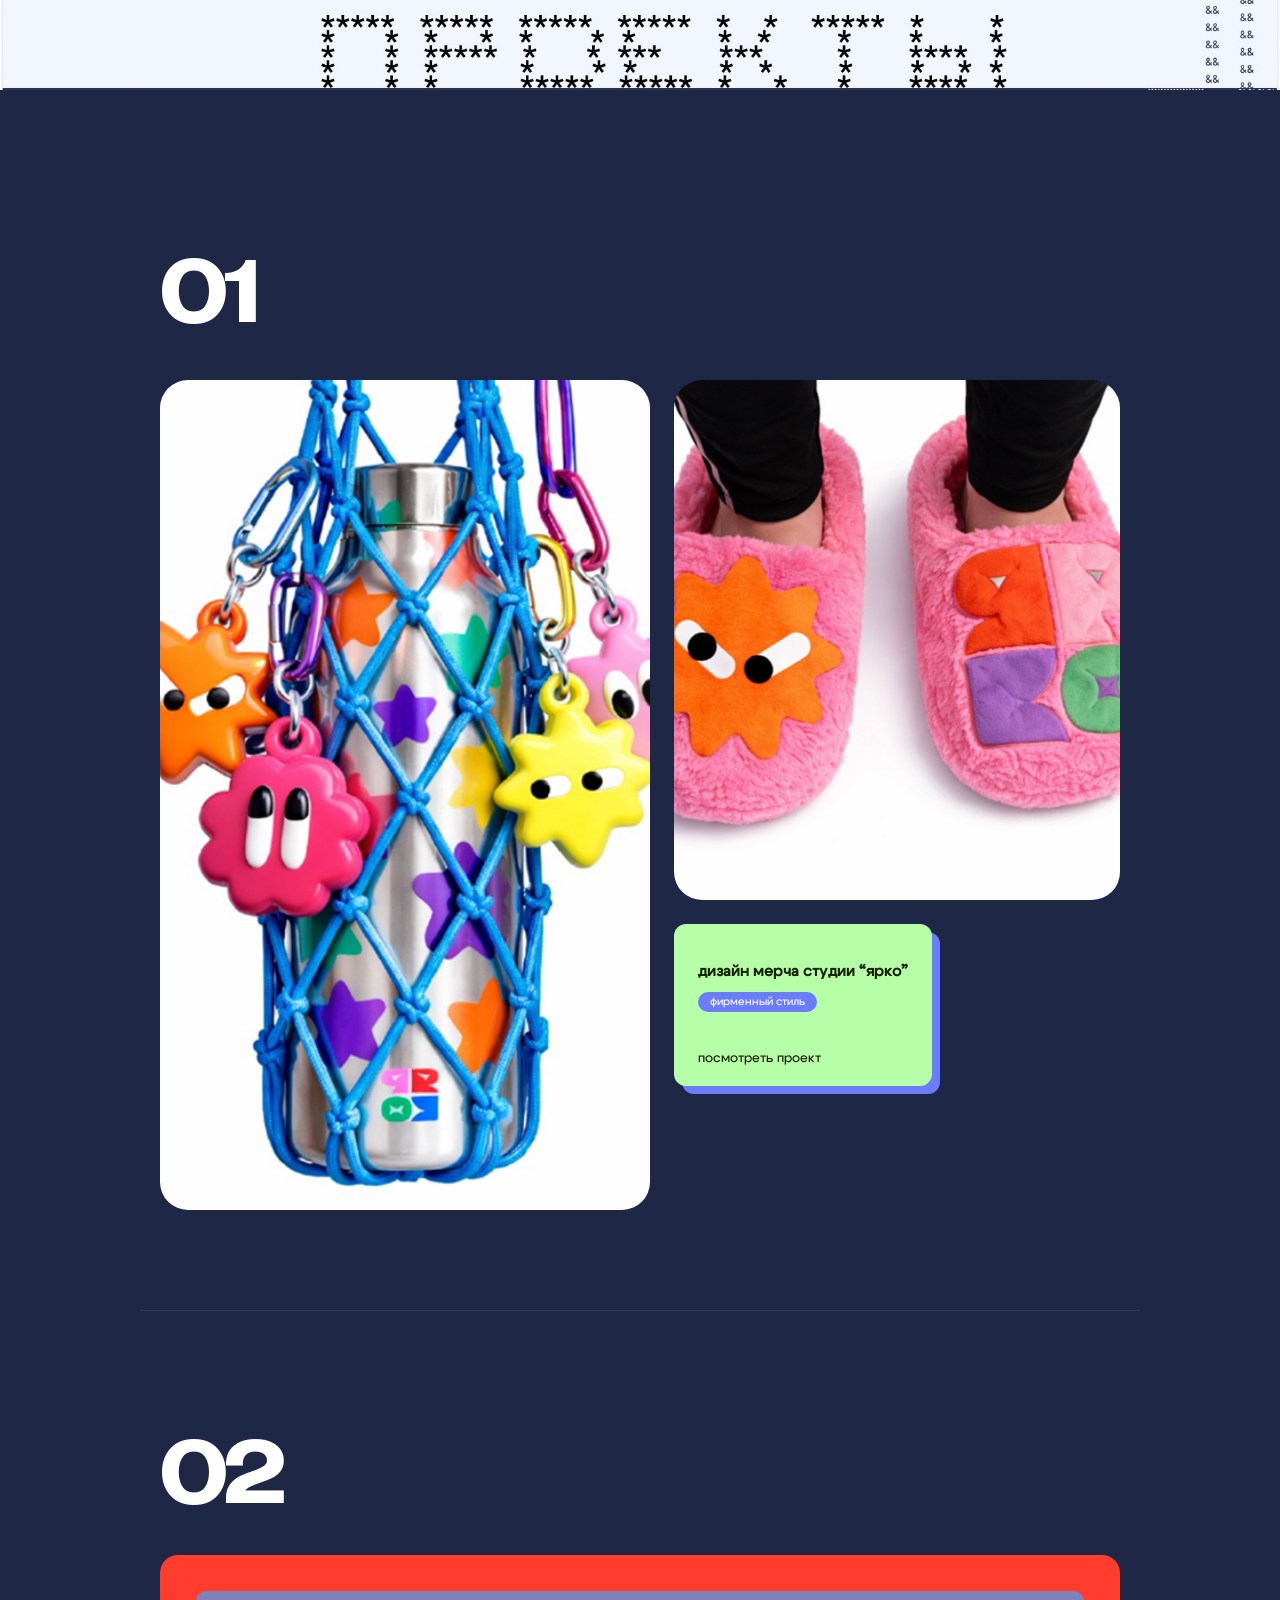
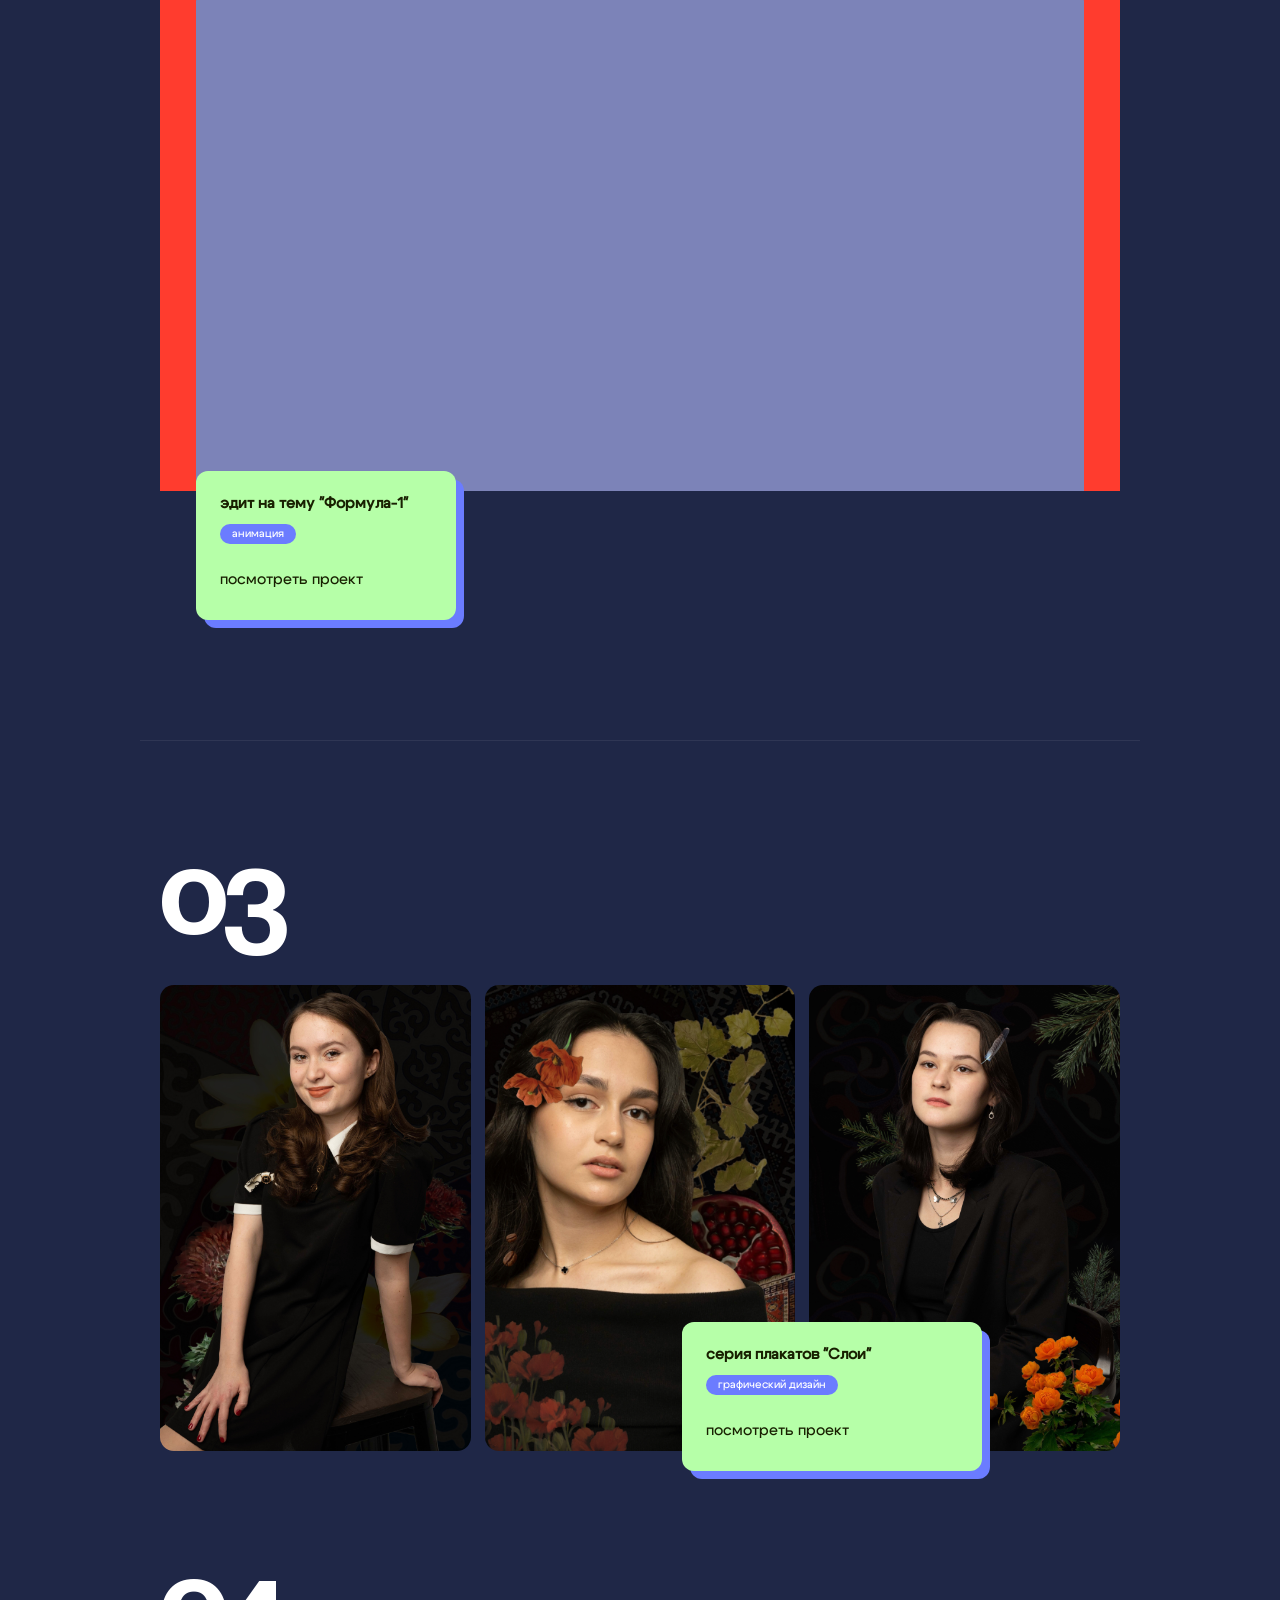
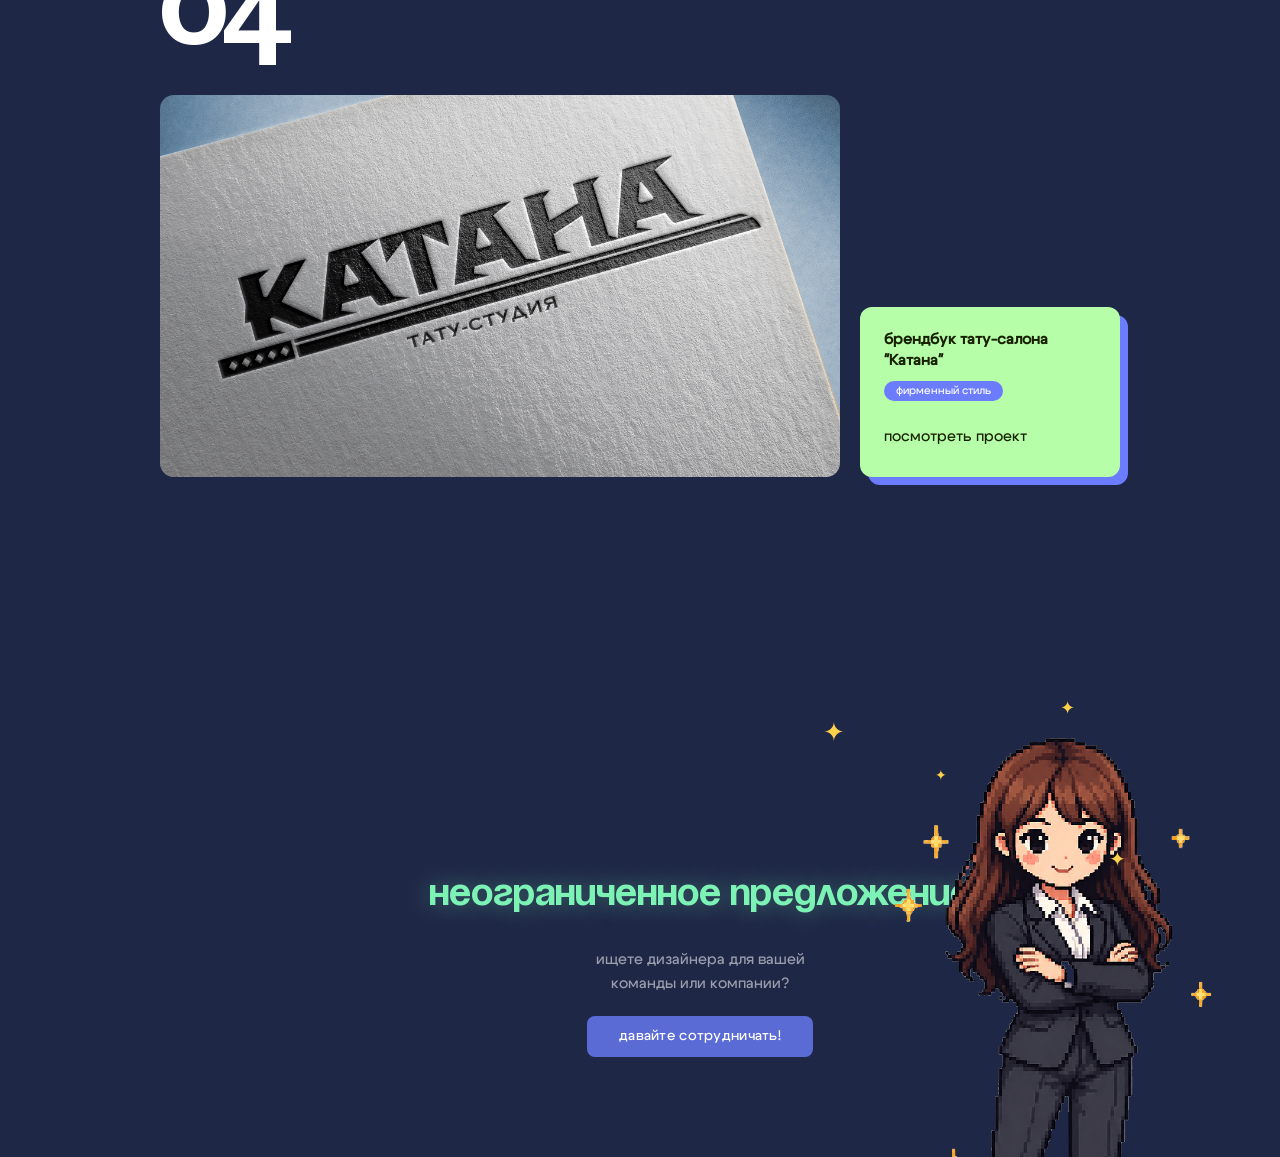
==== commit a493dcee: "Add files via upload" ====
--- a/index.html
+++ b/index.html
@@ -16,225 +16,185 @@
     </a>
 
     <div class="menu">
-      <a href="education.html">Образование</a>
-      <a href="#">Навыки</a>
-      <a href="#">Кейсы</a>
+      <a href="#education">Образование</a>
+      <a href="#skills">Навыки</a>
+      <a href="#cases">Кейсы</a>
     </div>
   </nav>
 </header>
 
 <!-- COVER -->
 <section class="cover">
-
-  <!-- Фоновое фото: замените путь на свою фотографию -->
-<img src="images/fonobloshka.jpeg" alt="" class="cover-bg">
-
-  <!-- Маятник: верёвка + тамагочи качаются вместе -->
+  <img src="images/fonobloshka.jpeg" alt="" class="cover-bg">
   <div class="pendulum-wrap">
     <div class="rope"></div>
     <img src="images/tamagotchi.png" class="pendulum-img" alt="">
   </div>
-
 </section>
 
 <!-- HERO -->
 <section class="hero">
   <div class="container">
-
     <div class="left">
       <div class="logo">✱</div>
-
       <h1>
         <span class="h1-cygre">графический дизайн</span><br>
         <span class="h1-soyuz">для смыслов, которые<br>остаются</span>
       </h1>
-
       <div class="text">
         <p>Не каждому сообщению нужны громкие формы. Иногда достаточно точности, ритма и тишины между элементами.</p>
-
         <p>Я работаю с дизайном как с языком: типографика, композиция и цвет помогают раскрыть главное.</p>
-
         <p>Важна ясность — без лишнего, но с характером. Дизайн не отвлекает, а ведёт. Айдентика, цифра, печать — решения, которые живут дольше трендов.</p>
-
         <p><span class="p-cygre">Я оформляю то, что вы хотите сказать —</span><br><span class="p-soyuz">так, чтобы это услышали.</span></p>
       </div>
     </div>
-
     <div class="right">
       <img src="images/1.png" alt="Фото" class="photo">
-
       <div class="card" id="hero-card">
-          <h3>Дюкарева<br>Елизавета</h3>
-          <a href="#" onclick="toggleCard(event)" class="card-trigger">кликни сюда</a>
-          <div class="card-drawer" id="card-drawer">
-            <div class="card-drawer-inner">
-              <div class="card-info">
-                <p>19 y.o.</p><p>SPB</p>
-              </div>
-              <img src="images/spb.png" alt="SPB" class="card-city-img">
+        <h3>Дюкарева<br>Елизавета</h3>
+        <a href="#" onclick="toggleCard(event)" class="card-trigger">кликни сюда</a>
+        <div class="card-drawer" id="card-drawer">
+          <div class="card-drawer-inner">
+            <div class="card-info">
+              <p>19 y.o.</p><p>SPB</p>
             </div>
+            <img src="images/spb.png" alt="SPB" class="card-city-img">
           </div>
-      </div>
-    </div>
-
-  </div>
-</section>
-
-<!-- ОБРАЗОВАНИЕ -->
-<section class="education-image">
+        </div>
+      </div>
+    </div>
+  </div>
+</section>
+
+<!-- ОБРАЗОВАНИЕ — якорь -->
+<section class="education-image" id="education">
   <img src="images/education.jpeg" alt="education">
 </section>
 
-<!-- ПРОЕКТЫ -->
-<!DOCTYPE html>
-<html lang="ru">
-<head>
-  <meta charset="UTF-8">
-  <title>Проекты — Портфолио</title>
-  <link rel="preconnect" href="https://fonts.googleapis.com">
-  <link href="https://fonts.googleapis.com/css2?family=Unbounded:wght@700;900&family=Onest:wght@400;500&display=swap" rel="stylesheet">
-  <link rel="stylesheet" href="projects.css">
-</head>
-<body>
-
-<!-- КОД-ФОН СБОКУ -->
+<!-- НАВЫКИ — якорь (сразу после образования) -->
+<section class="skills-section" id="skills">
+  <!-- контент навыков добавишь сюда -->
+</section>
+
+<!-- БЕГУЩАЯ СТРОКА ГЛАВНАЯ -->
+<!-- БЕГУЩАЯ СТРОКА ПРОЕКТЫ -->
+<div class="projects-code-sidebar" aria-hidden="true" id="projects-sidebar">
+  <div class="projects-code-sidebar-inner" id="projects-sidebar-inner"></div>
+</div>
 <div class="code-sidebar" aria-hidden="true">
   <div class="code-sidebar-inner"></div>
 </div>
 
-<!-- КОД СВЕРХУ -->
-<div class="code-topbar" aria-hidden="true">
-  <div class="code-topbar-inner"></div>
+<!-- ПРОЕКТЫ — якорь -->
+<section class="projects" id="cases">
+
+  <!-- ПРОЕКТ 01 -->
+  <div class="project">
+  <div class="project-number">01</div>
+
+  <div class="project-01-layout">
+
+    <!-- Большая картинка слева -->
+    <div class="project-big">
+      <img src="images/p1.jpg" alt="">
+    </div>
+
+    <!-- Правая колонка -->
+    <div class="project-right">
+
+      <div class="project-small">
+        <img src="images/p2.jpg" alt="">
+      </div>
+
+      <div class="project-card">
+        <h3>дизайн мерча студии “ярко”</h3>
+
+        <span class="project-tag">
+          фирменный стиль
+        </span>
+
+        <a href="projects/project-01.html" class="project-link">
+          посмотреть проект
+        </a>
+
+      </div>
+
+    </div>
+
+  </div>
 </div>
 
-<section class="projects">
-
-  <!-- ======== ПРОЕКТ 01 ======== -->
-  <div class="project">
-    <div class="project-number">01</div>
-
-    <div class="project-layout">
-
-      <div class="media-grid two-col">
-        <div class="media-item">
-          <img src="images/p1.jpg" alt="Проект 01 — фото 1">
-          <div class="media-overlay"></div>
-        </div>
-        <div class="media-item">
-          <img src="images/p2.jpg" alt="Проект 01 — фото 2">
-          <div class="media-overlay"></div>
-        </div>
-      </div>
-
-      <div class="green-card">
-        <div class="card-title">дизайн мерча студии "ярко"</div>
-        <span class="tag">фирменный стиль</span>
-        <a href="projects/project-01.html" class="btn-more">посмотреть проект →</a>
-      </div>
-
-    </div>
-  </div>
-
   <hr class="divider">
 
-  <!-- ======== ПРОЕКТ 02 — ВИДЕО, КРАСНЫЙ ФОН ======== -->
+  <!-- ПРОЕКТ 02 -->
   <div class="project">
     <div class="project-number">02</div>
-
     <div class="project-red-wrap">
       <div class="media-grid one-col">
         <div class="media-item tall has-video">
-          <!--
-            Замените src на путь к вашему видео.
-            poster — картинка пока видео не загрузилось.
-            Наведите мышь — видео начнёт играть.
-          -->
-          <video
-            src="images/gonka.mp4"
-            poster="images/gonka.mp4"
-            muted
-            loop
-            preload="metadata"
-            onmouseenter="this.play()"
-            onmouseleave="this.pause(); this.currentTime=0"
-          ></video>
+          <video src="images/gonka.mp4" poster="images/gonka.mp4" muted loop preload="metadata"
+            onmouseenter="this.play()" onmouseleave="this.pause(); this.currentTime=0"></video>
           <div class="media-overlay"></div>
           <div class="play-icon">▶</div>
         </div>
       </div>
     </div>
-
     <div class="green-card card-below-red">
       <div class="card-title">эдит на тему "Формула-1"</div>
       <span class="tag">анимация</span>
-      <a href="projects/project-02.html" class="btn-more">посмотреть проект →</a>
-    </div>
-
+      <a href="projects/project-02.html" class="btn-more">посмотреть проект</a>
+    </div>
   </div>
 
   <hr class="divider">
 
-  <!-- ======== ПРОЕКТ 03 ======== -->
-<div class="project">
-  <div class="project-number">03</div>
-
-  <div class="project-overlap">
-    <div class="media-grid three-col">
-      <div class="media-item">
-        <img src="images/p4.jpg" alt="">
-        <div class="media-overlay"></div>
-      </div>
-      <div class="media-item">
-        <img src="images/p5.jpg" alt="">
-        <div class="media-overlay"></div>
-      </div>
-      <div class="media-item">
-        <img src="images/p6.jpg" alt="">
-        <div class="media-overlay"></div>
-      </div>
-    </div>
-
-    <div class="green-card card-overlap-bottom">
-      <div class="card-title">серия плакатов "Слои"</div>
-      <span class="tag">графический дизайн</span>
-      <a href="projects/project-03.html" class="btn-more">посмотреть проект →</a>
-    </div>
-  </div>
-
-</div>
-
-  <!-- ======== ПРОЕКТ 04 ======== -->
+  <!-- ПРОЕКТ 03 -->
+  <div class="project">
+    <div class="project-number">03</div>
+    <div class="project-overlap">
+      <div class="media-grid three-col">
+        <div class="media-item">
+          <img src="images/p4.jpg" alt="">
+          <div class="media-overlay"></div>
+        </div>
+        <div class="media-item">
+          <img src="images/p5.jpg" alt="">
+          <div class="media-overlay"></div>
+        </div>
+        <div class="media-item">
+          <img src="images/p6.jpg" alt="">
+          <div class="media-overlay"></div>
+        </div>
+      </div>
+      <div class="green-card card-overlap-bottom">
+        <div class="card-title">серия плакатов "Слои"</div>
+        <span class="tag">графический дизайн</span>
+        <a href="projects/project-03.html" class="btn-more">посмотреть проект</a>
+      </div>
+    </div>
+  </div>
+
+  <!-- ПРОЕКТ 04 -->
   <div class="project">
     <div class="project-number">04</div>
-
     <div class="project-layout">
-
       <div class="media-grid one-col">
         <div class="media-item tall">
           <img src="images/p7.jpg" alt="Проект 04">
           <div class="media-overlay"></div>
         </div>
       </div>
-
       <div class="green-card">
-        <div class="card-title">брендбук тату-салона “Катана”</div>
+        <div class="card-title">брендбук тату-салона "Катана"</div>
         <span class="tag">фирменный стиль</span>
-        <a href="projects/project-04.html" class="btn-more">посмотреть проект →</a>
-      </div>
-
-    </div>
-  </div>
-
-</section>
-
-<script>
-  /* Заполняем код-фон символами — это единственный JS, менять не нужно */
-  const syms = '%&$#@()\\//===---+++???!!!0101%%%&&$$##';
-  let str = '';
-  for (let i = 0; i < 600; i++) str += syms[Math.floor(Math.random() * syms.length)];
-  document.querySelector('.code-sidebar-inner').textContent = str;
-  document.querySelector('.code-topbar-inner').textContent  = str;
-</script>
+        <a href="projects/project-04.html" class="btn-more">посмотреть проект</a>
+      </div>
+    </div>
+  </div>
+
+</section>
+
+
 
 <script>
 function toggleCard(e) {
@@ -248,29 +208,77 @@
     drawer.style.maxHeight = '0';
   }
 }
+
+/* Бегущая строка символов */
+const syms = '%&$#@()\\//===---+++???!!!0101%%%&&$$##';
+let str = '';
+for (let i = 0; i < 800; i++) str += syms[Math.floor(Math.random() * syms.length)];
+const sidebar = document.querySelector('.code-sidebar-inner');
+if (sidebar) sidebar.textContent = str;
+
+/* Бегущая строка в секции проектов */
+const projSidebar = document.getElementById("projects-sidebar-inner");
+if (projSidebar) projSidebar.textContent = str;
+
+const projectsSection = document.getElementById("cases");
+const projectsSidebarEl = document.getElementById("projects-sidebar");
+const mainSidebarEl = document.querySelector(".code-sidebar");
+
+function onScroll() {
+  if (!projectsSection || !projectsSidebarEl) return;
+  const rect = projectsSection.getBoundingClientRect();
+  const inProjects = rect.top < window.innerHeight && rect.bottom > 0;
+  projectsSidebarEl.classList.toggle("visible", inProjects);
+  if (mainSidebarEl) mainSidebarEl.style.opacity = inProjects ? "0" : "1";
+}
+window.addEventListener("scroll", onScroll, { passive: true });
+onScroll();
+
+/* Звёзды в CTA */
+const starsContainer = document.getElementById('cta-stars');
+if (starsContainer) {
+  const starChars = ['★','☆','○','◇','·','*','✦','◦','°','⊹','✧','★'];
+  for (let i = 0; i < 70; i++) {
+    const s = document.createElement('span');
+    s.textContent = starChars[Math.floor(Math.random() * starChars.length)];
+    s.style.cssText = `position:absolute;left:${Math.random()*100}%;top:${Math.random()*100}%;font-size:${7+Math.random()*11}px;color:rgba(255,255,255,${0.3+Math.random()*0.6});animation:twinkle ${2+Math.random()*2}s ease-in-out infinite;animation-delay:${Math.random()*3}s;`;
+    starsContainer.appendChild(s);
+  }
+}
+
+/* Плавный скролл */
+document.querySelectorAll('.menu a[href^="#"]').forEach(link => {
+  link.addEventListener('click', function(e) {
+    e.preventDefault();
+    const target = document.querySelector(this.getAttribute('href'));
+    if (target) {
+      const top = target.getBoundingClientRect().top + window.scrollY - 70;
+      window.scrollTo({ top, behavior: 'smooth' });
+    }
+  });
+});
 </script>
-</body>
-</html>
-</section>
-
 <!-- CTA -->
 <section class="cta">
-  <h2>неограниченное предложение</h2>
-  <button>связаться со мной</button>
-</section>
-
-<script>
-function toggleCard(e) {
-  e.preventDefault();
-  var card = document.getElementById('hero-card');
-  var drawer = document.getElementById('card-drawer');
-  card.classList.toggle('is-open');
-  if (card.classList.contains('is-open')) {
-    drawer.style.maxHeight = drawer.scrollHeight + 'px';
-  } else {
-    drawer.style.maxHeight = '0';
-  }
-}
-</script>
+  <div class="cta-body">
+
+    <!-- Текст по центру -->
+    <div class="cta-text">
+      <h2>неограниченное предложение</h2>
+      <p>ищете дизайнера для вашей<br>команды или компании?</p>
+      <button onclick="window.location.href='education.html'">давайте сотрудничать!</button>
+    </div>
+
+    <!-- Искры вокруг девочки -->
+    <span class="cta-spark" style="top:12%; right:34%; font-size:26px; animation-delay:0s;">✦</span>
+    <span class="cta-spark" style="top:8%;  right:16%; font-size:18px; animation-delay:0.6s;">✦</span>
+    <span class="cta-spark" style="top:38%; right:12%; font-size:20px; animation-delay:1.1s;">✦</span>
+    <span class="cta-spark" style="top:22%; right:26%; font-size:14px; animation-delay:1.5s;">✦</span>
+
+    <!-- Девочка справа -->
+    <img src="images/я2.png" alt="" class="cta-girl">
+
+  </div>
+</section>
 </body>
 </html>
--- a/style.css
+++ b/style.css
@@ -45,12 +45,17 @@
 
 /* ===== HEADER ===== */
 .header {
+  position: absolute;
+  top: 0;
+  left: 0;
+  width: 100%;
   padding: 16px 0;
-  position: absolute;
-  width: 100%;
-  z-index: 10;
-}
-
+
+  background: rgba(243,245,255,0.95);
+  backdrop-filter: blur(10px);
+
+  z-index: 1000;
+}
 .header nav {
   max-width: 1200px;
   margin: 0 auto;
@@ -615,6 +620,90 @@
   margin: 0 0 14px;
   color: #182000;
 }
+/* ========================= */
+/* PROJECT 01 */
+/* ========================= */
+
+.project-01-layout {
+  display: grid;
+  grid-template-columns: 1.1fr 1fr;
+  gap: 24px;
+
+  width: 100%;
+  margin-top: 30px;
+}
+
+.project-big img {
+  width: 100%;
+  height: 830px;
+  object-fit: cover;
+
+  border-radius: 28px;
+  display: block;
+}
+
+.project-right {
+  display: flex;
+  flex-direction: column;
+  gap: 24px;
+}
+
+.project-small img {
+  width: 100%;
+  height: 520px;
+  object-fit: cover;
+
+  border-radius: 28px;
+  display: block;
+}
+
+.project-card {
+  background: #b6ffa8;
+  color: #182000;
+  border-radius: 12px;
+  padding: 22px 24px 20px;
+  box-shadow: 8px 8px 0 #6b7cff;
+  align-self: flex-start;
+  width: fit-content;
+  min-width: 220px;
+  max-width: 320px;
+}
+
+.project-card h3 {
+  font-size: 15px;
+  font-weight: 700;
+  line-height: 1.4;
+  margin-bottom: 10px;
+  color: #182000;
+}
+
+.project-tag {
+  display: inline-block;
+  background: #6b7cff;
+  color: #fff;
+  font-size: 11px;
+  font-weight: 500;
+  padding: 4px 12px;
+  border-radius: 20px;
+  margin-bottom: 40px;
+}
+
+.project-link {
+  display: block;
+  color: #182000;
+  text-decoration: none;
+  font-size: 13px;
+  font-weight: 500;
+  padding: 0;
+  border: none;
+  background: transparent;
+  transition: opacity 0.2s;
+}
+
+.project-link:hover {
+  opacity: 0.55;
+  text-decoration: none;
+}
 
 .right .card a {
   display: block;
@@ -831,4 +920,332 @@
   align-self: flex-end !important;
   flex-shrink: 0 !important;
   image-rendering: pixelated !important;
+}
+/* ===== CTA НОВЫЙ ===== */
+.cta {
+  position: relative;
+  overflow: hidden;
+}
+
+.cta-sky {
+  background: #5b6bd6;
+  height: 160px;
+  position: relative;
+  overflow: hidden;
+}
+
+.cta-stars {
+  position: absolute;
+  inset: 0;
+  pointer-events: none;
+}
+
+.cta-body {
+  background: #1f2747;
+  padding: 60px 20px 80px;
+  text-align: center;
+  position: relative;
+  display: flex;
+  flex-direction: column;
+  align-items: center;
+  min-height: 300px;
+}
+
+.cta-girl {
+  position: absolute;
+  right: 60px;
+  bottom: 0;
+  height: 370px;
+  image-rendering: pixelated;
+  pointer-events: none;
+  z-index: 2;
+}
+
+.cta h2 {
+  font-family: 'Soyuz Grotesk', Arial, sans-serif;
+  font-size: clamp(28px, 4vw, 56px);
+  font-weight: 900;
+  color: #7cf2b5;
+  line-height: 1.1;
+  margin: 0 0 16px;
+  text-shadow: 0 0 30px rgba(124, 242, 181, 0.35);
+  position: relative;
+  z-index: 2;
+}
+
+.cta p {
+  font-family: 'Cygre Medium', Arial, sans-serif;
+  font-size: 15px;
+  color: rgba(255,255,255,0.55);
+  margin: 0 0 32px;
+  line-height: 1.6;
+  position: relative;
+  z-index: 2;
+}
+
+.cta button {
+  position: relative;
+  z-index: 2;
+  margin-top: 0;
+  padding: 14px 32px;
+  background: transparent;
+  color: #ffffff;
+  border: 1.5px solid rgba(255,255,255,0.45);
+  border-radius: 8px;
+  cursor: pointer;
+  font-family: 'Cygre Medium', Arial, sans-serif;
+  font-size: 14px;
+  letter-spacing: 0.03em;
+  transition: background 0.2s, border-color 0.2s;
+}
+
+.cta button:hover {
+  background: rgba(255,255,255,0.1);
+  border-color: rgba(255,255,255,0.8);
+}
+
+.cta-spark {
+  position: absolute;
+  color: #ffd04b;
+  font-size: 24px;
+  pointer-events: none;
+  z-index: 3;
+  animation: sparkPulse 2s ease-in-out infinite;
+}
+
+@keyframes sparkPulse {
+  0%, 100% { transform: scale(1) rotate(0deg); opacity: 0.8; }
+  50%       { transform: scale(1.35) rotate(15deg); opacity: 1; }
+}
+
+/* ===== ФИНАЛЬНЫЙ OVERRIDE CTA ===== */
+.cta {
+  position: relative;
+  overflow: hidden;
+  background: #1f2747 !important;
+  padding: 0 !important;
+}
+
+.cta-sky { display: none !important; }
+
+.cta-body {
+  background: #1f2747 !important;
+  display: flex !important;
+  flex-direction: column !important;
+  align-items: center !important;
+  padding: 60px 20px 70px !important;
+  position: relative !important;
+  text-align: center !important;
+  min-height: 600px !important;
+}
+
+.cta-girl {
+  position: relative !important;
+  right: auto !important;
+  bottom: auto !important;
+  width: auto !important;
+  height: 340px !important;
+  image-rendering: pixelated !important;
+  pointer-events: none !important;
+  z-index: 2 !important;
+  margin-bottom: 8px !important;
+}
+
+.cta-text {
+  position: relative;
+  z-index: 2;
+  display: flex;
+  flex-direction: column;
+  align-items: center;
+  gap: 12px;
+}
+
+.cta h2 {
+  font-family: 'Soyuz Grotesk', Arial, sans-serif !important;
+  font-size: clamp(22px, 3.5vw, 48px) !important;
+  font-weight: 900 !important;
+  color: #7cf2b5 !important;
+  line-height: 1.1 !important;
+  margin: 0 !important;
+  text-shadow: 0 0 24px rgba(124, 242, 181, 0.4) !important;
+  z-index: 2 !important;
+}
+
+.cta p {
+  font-size: 15px !important;
+  color: rgba(255,255,255,0.55) !important;
+  margin: 0 !important;
+  line-height: 1.6 !important;
+  z-index: 2 !important;
+}
+
+.cta button {
+  z-index: 2 !important;
+  margin-top: 8px !important;
+  padding: 13px 32px !important;
+  background: #5b6bd6 !important;
+  color: #fff !important;
+  border: none !important;
+  border-radius: 8px !important;
+  cursor: pointer !important;
+  font-family: 'Cygre Medium', Arial, sans-serif !important;
+  font-size: 14px !important;
+  letter-spacing: 0.02em !important;
+  transition: background 0.2s !important;
+}
+
+.cta button:hover {
+  background: #6b7cff !important;
+}
+
+.cta-spark {
+  position: absolute !important;
+  color: #ffd04b !important;
+  pointer-events: none !important;
+  z-index: 3 !important;
+  animation: sparkPulse 2s ease-in-out infinite !important;
+}
+
+/* ===== BTN-MORE ФИНАЛЬНЫЙ ===== */
+.btn-more {
+  display: block !important;
+  padding: 12px 0 !important;
+  background: transparent !important;
+  border: none !important;
+  border-radius: 0 !important;
+  color: #182000 !important;
+  font-family: 'Cygre Medium', Arial, sans-serif !important;
+  font-size: 15px !important;
+  font-weight: 500 !important;
+  text-decoration: none !important;
+  text-align: left !important;
+  transition: color 0.2s !important;
+  letter-spacing: 0 !important;
+}
+
+.btn-more:hover {
+  color: rgba(24, 32, 0, 0.5) !important;
+  background: transparent !important;
+}
+
+/* ===== CTA — девочка справа ===== */
+.cta-body {
+  flex-direction: row !important;
+  justify-content: flex-start !important;
+  align-items: center !important;
+  padding: 60px 60px 60px 80px !important;
+  min-height: 420px !important;
+  gap: 40px !important;
+  position: relative !important;
+}
+
+.cta-text {
+  flex: 1 !important;
+  align-items: center !important;
+  text-align: center !important;
+  padding-bottom: 0 !important;
+  max-width: 560px !important;
+  padding-right: 0 !important;
+}
+
+.cta h2 {
+  text-align: center !important;
+}
+
+.cta p {
+  text-align: center !important;
+}
+
+.cta-girl {
+  position: absolute !important;
+  right: 60px !important;
+  bottom: 0 !important;
+  height: 380px !important;
+  margin-bottom: 0 !important;
+  flex-shrink: 0 !important;
+  align-self: flex-end !important;
+}
+/* ===== CTA ФИНАЛЬНЫЙ ФИКС ===== */
+.cta-body {
+  flex-direction: row !important;
+  justify-content: center !important;
+  align-items: flex-end !important;
+  padding: 60px 0 0 0 !important;
+  min-height: 500px !important;
+  gap: 0 !important;
+  position: relative !important;
+}
+
+.cta-text {
+  flex: 1 !important;
+  align-items: center !important;
+  text-align: center !important;
+  padding-bottom: 70px !important;
+  max-width: 600px !important;
+  padding-right: 0 !important;
+  margin-left: 120px !important;
+}
+
+.cta h2 {
+  text-align: center !important;
+  white-space: nowrap !important;
+  font-size: clamp(22px, 3vw, 42px) !important;
+}
+
+.cta p {
+  text-align: center !important;
+}
+
+.cta-girl {
+  position: absolute !important;
+  right: 40px !important;
+  bottom: 0 !important;
+  height: 480px !important;
+  margin-bottom: 0 !important;
+  flex-shrink: 0 !important;
+  align-self: flex-end !important;
+}
+
+/* ===== CTA девочка сдвиг вправо ===== */
+.cta-girl {
+  right: -30px !important;
+}
+
+/* ===== CTA заголовок выше ===== */
+.cta h2 {
+  margin-bottom: 20px !important;
+}
+
+.cta-text {
+  padding-bottom: 100px !important;
+}
+
+
+
+/* ===== БЕГУЩАЯ СТРОКА — СЕКЦИЯ ПРОЕКТОВ ===== */
+.projects-code-sidebar {
+  position: fixed;
+  top: 0;
+  left: 0;
+  width: 180px;
+  height: 100vh;
+  overflow: hidden;
+  pointer-events: none;
+  z-index: 5;
+  opacity: 0;
+}
+
+.projects-code-sidebar.visible {
+  opacity: 1;
+}
+
+.projects-code-sidebar-inner {
+  font-family: 'Courier New', monospace;
+  font-size: 11px;
+  color: rgba(182, 255, 168, 0.15);
+  line-height: 1.7;
+  letter-spacing: 3px;
+  word-break: break-all;
+  padding: 20px 10px;
+  animation: slideDown 20s linear infinite;
 }
